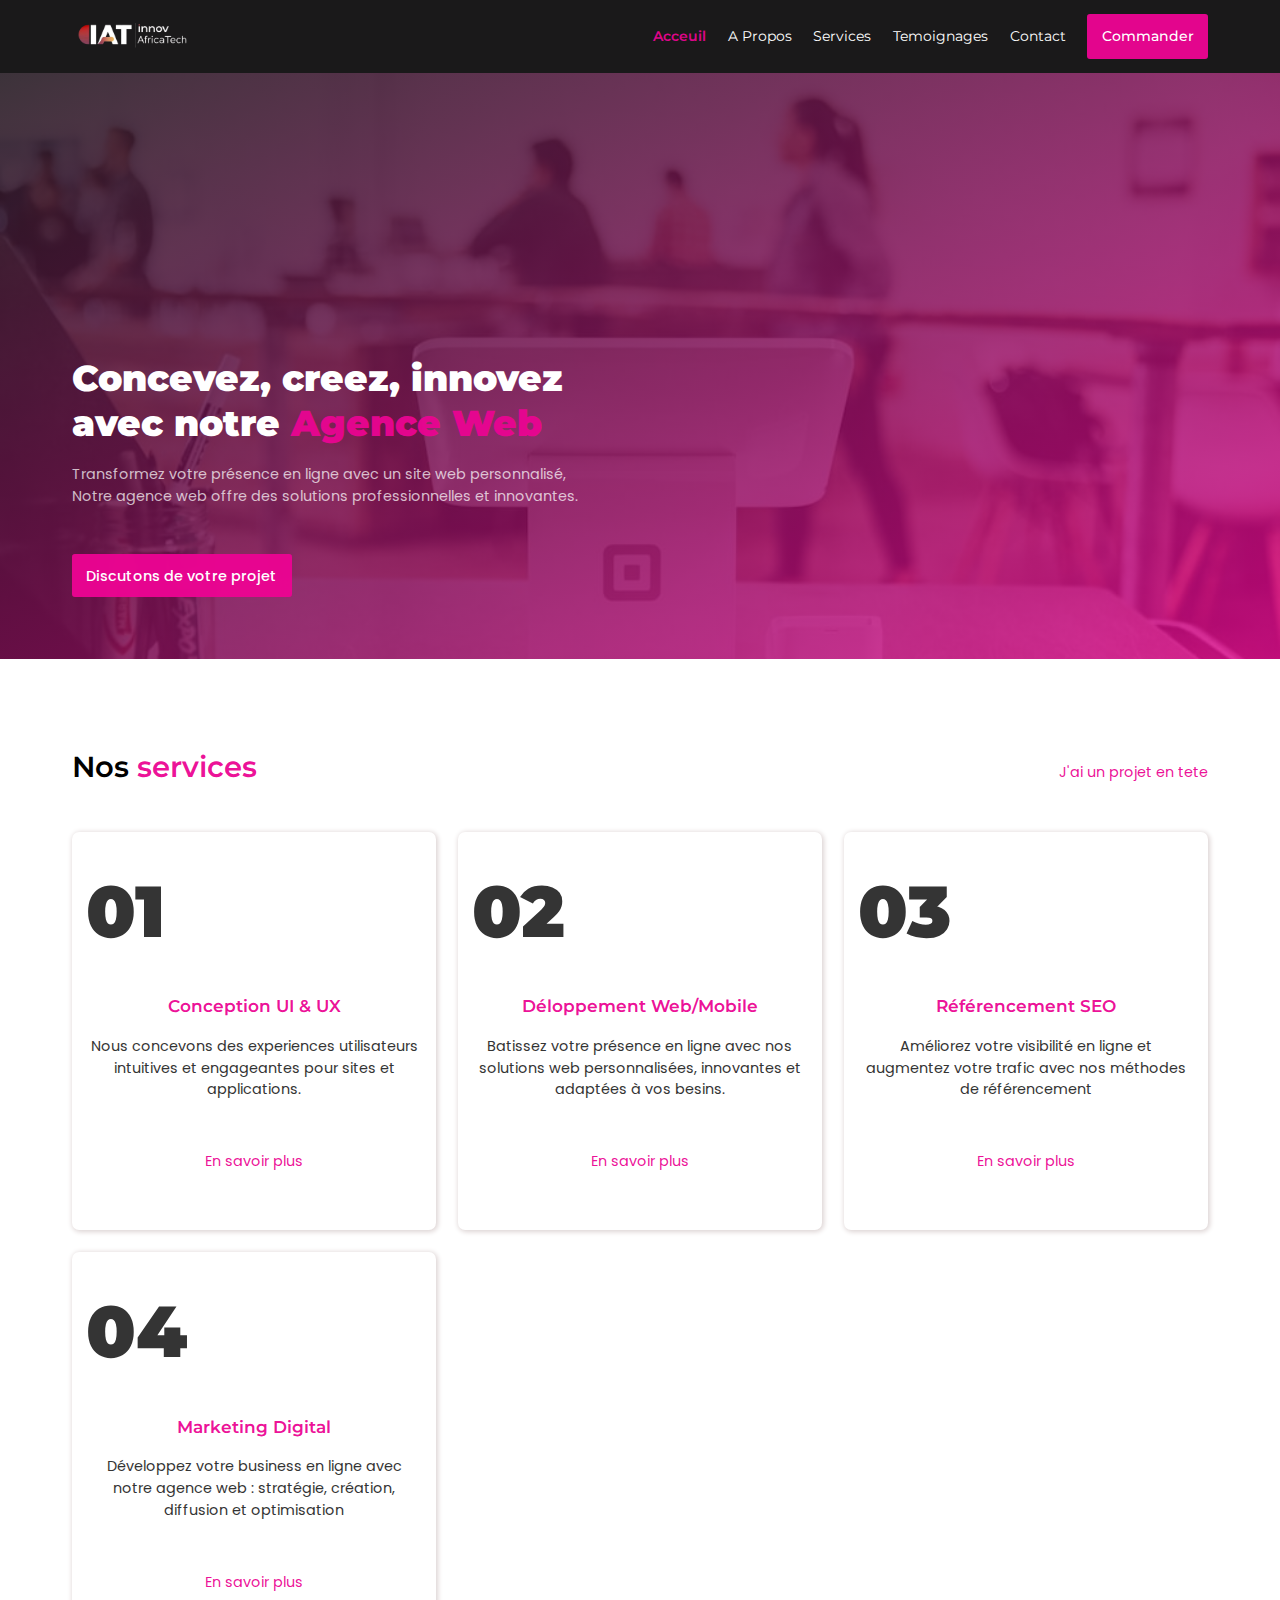
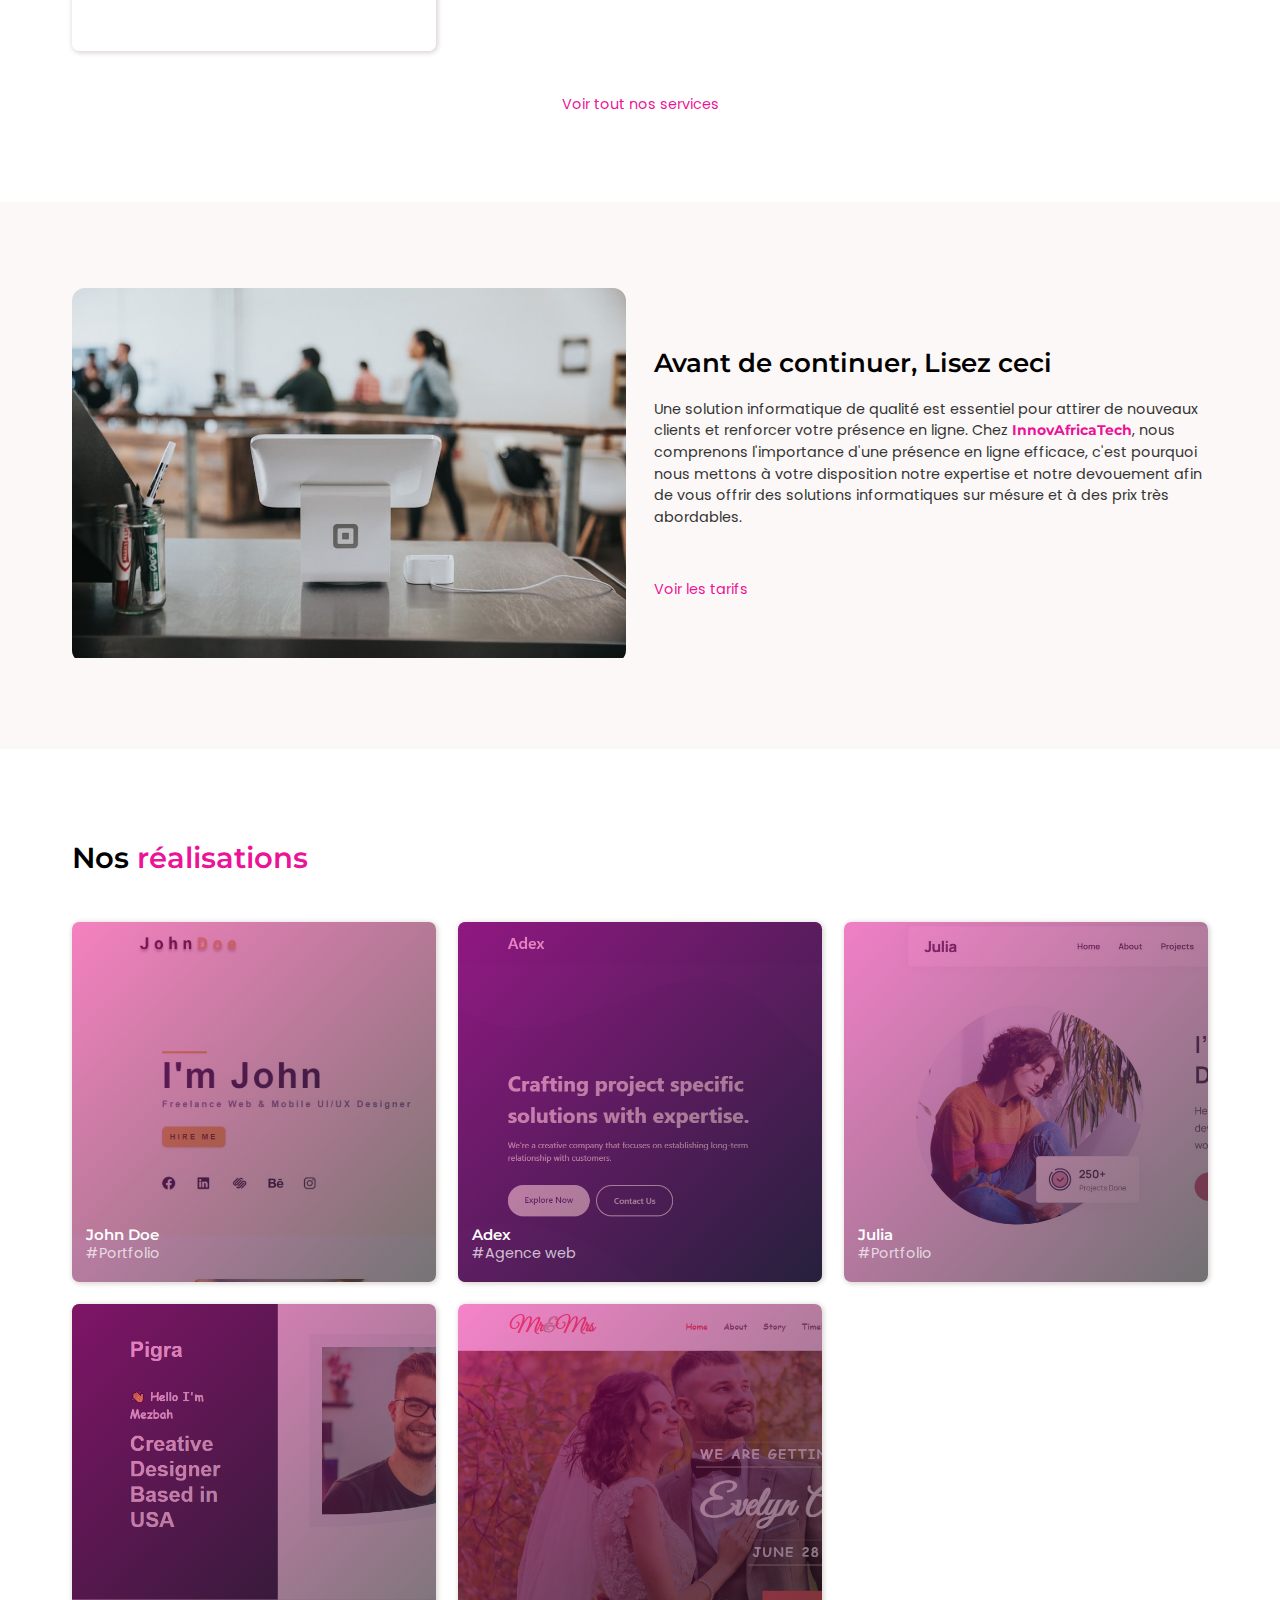
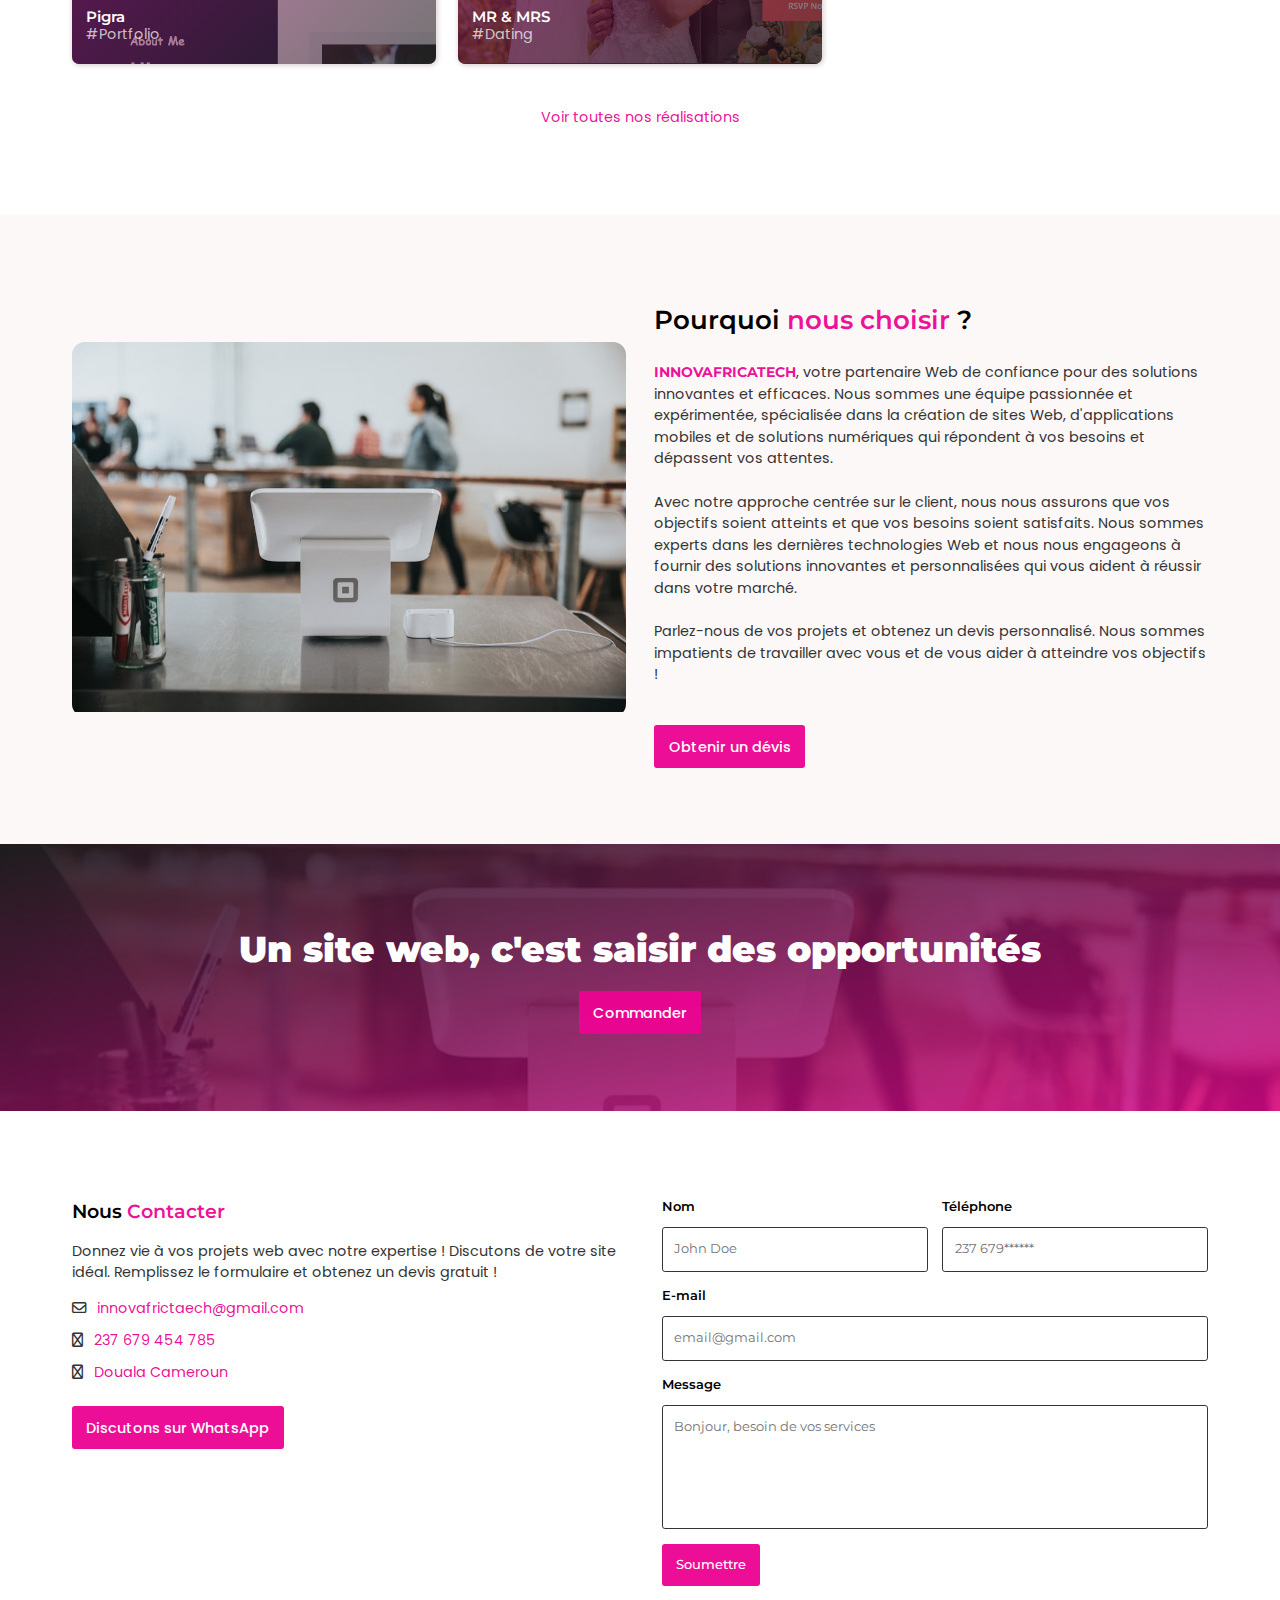
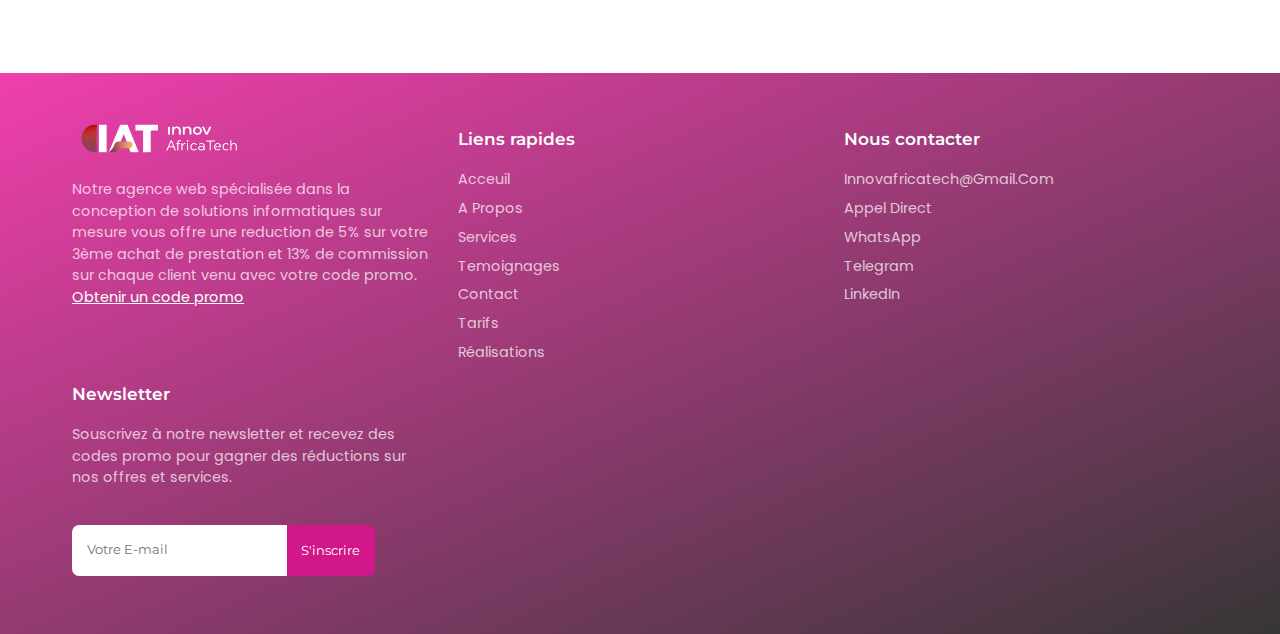
==== index.html @ 5e21c9ca "first" ====
<!DOCTYPE html>
<html lang="fr">

<head>
    <meta charset="UTF-8">
    <meta name="viewport" content="width=device-width, initial-scale=1.0">
    <meta name="description" content="Accélérez votre transformation numerique avec InnovAfricaTech">

    <link rel="stylesheet" href="https://cdnjs.cloudflare.com/ajax/libs/font-awesome/6.7.2/css/all.min.css"
        integrity="sha512-Evv84Mr4kqVGRNSgIGL/F/aIDqQb7xQ2vcrdIwxfjThSH8CSR7PBEakCr51Ck+w+/U6swU2Im1vVX0SVk9ABhg=="
        crossorigin="anonymous" referrerpolicy="no-referrer">

    <link rel="shortcut icon" href="./assets/img/logo.png" type="image/x-icon">
    <link rel="stylesheet" href="./assets/css/index.css">

    <title>Acceuil - InnovAfricaTech</title>
</head>

<body>
    <header>
        <div class="container">
            <div class="logo">
                <img src="./assets/img/logo.png" width="120" alt="InnovAfricaTech">
            </div>

            <nav class="navbar">
                <a href="#" class="active">acceuil</a>
                <a href="about.html">a propos</a>
                <a href="service.html">services</a>
                <a href="testimonial.html">temoignages</a>
                <a href="contact.html">contact</a>
                <a href="https://wa.me/237679454785" class="linkOut">commander</a>
            </nav>
        </div>
    </header>


    <main>

        <!-- banner -->

        <section class="banner" id="banner">
            <div class="container">
                <h1 class="title">Concevez, creez, innovez <br>avec notre <span class="active">Agence Web</span></h1>
                <p>Transformez votre présence en ligne avec un site web personnalisé, <span class="to-break">Notre
                        agence web offre des solutions professionnelles et innovantes.</span></p>

                <div class="btn">
                    <a href="https://wa.me/237679454785">Discutons de votre projet</a>
                </div>
            </div>
        </section>

        <!-- banner -->



        <!-- section 2 services -->

        <section class="service">
            <div class="container">
                <div class="header">
                    <h1>Nos <span class="active">services</span></h1>
                    <a class="link" href="https://wa.me/237679454785">J'ai un projet en tete</a>
                </div>

                <div class="iat-cart">
                    <div class="cart">
                        <span class="number">01</span>
                        <div class="text">
                            <h3>Conception UI & UX</h3>
                            <p>Nous concevons des experiences utilisateurs intuitives et engageantes pour sites et
                                applications.</p>
                            <a href="https://wa.me/237679454785">En savoir plus</a>
                        </div>
                    </div>

                    <div class="cart">
                        <span class="number">02</span>
                        <div class="text">
                            <h3>Déloppement web/Mobile</h3>
                            <p>Batissez votre présence en ligne avec nos solutions web personnalisées, innovantes et
                                adaptées à vos besins.</p>
                            <a href="https://wa.me/237679454785">En savoir plus</a>
                        </div>
                    </div>

                    <div class="cart">
                        <span class="number">03</span>
                        <div class="text">
                            <h3>Référencement SEO</h3>
                            <p>Améliorez votre visibilité en ligne et augmentez votre trafic avec nos méthodes de
                                référencement</p>
                            <a href="https://wa.me/237679454785">En savoir plus</a>
                        </div>
                    </div>

                    <div class="cart">
                        <span class="number">04</span>
                        <div class="text">
                            <h3>Marketing digital</h3>
                            <p>Développez votre business en ligne avec notre agence web : stratégie, création, diffusion
                                et optimisation</p>
                            <a href="https://wa.me/237679454785">En savoir plus</a>
                        </div>
                    </div>

                </div>

                <div class="service-footer">
                    <a class="link" href="serviceall.html">Voir tout nos services</a>
                </div>
            </div>
        </section>

        <!-- section 2 services -->


        <!-- section 3 description -->

        <section class="description">
            <div class="container" id="mobile-break">
                <div class="left">
                    <div class="img">
                        <img src="./assets/img/mark1.jpeg" alt="InnovAfricaTech">
                    </div>
                </div>

                <div class="right">
                    <h2 id="sec-title">Avant de continuer, Lisez ceci</h2>
                    <p id="down">Une solution informatique de qualité est essentiel pour attirer de nouveaux clients et
                        renforcer votre présence en ligne. Chez <b class="active">InnovAfricaTech</b>, nous comprenons
                        l'importance d'une présence en ligne efficace, c'est pourquoi nous mettons à votre disposition
                        notre expertise et notre devouement afin de vous offrir des solutions informatiques sur mésure
                        et à des prix très abordables.</p>
                    <a href="price.html" class="link">Voir les tarifs</a>
                </div>
            </div>
        </section>

        <!-- section 3 description -->


        <!-- section 4 realisations -->

        <section class="portfolio">
            <div class="conatiner">
                <div class="header">
                    <h1>Nos <span class="active">réalisations</span></h1>
                </div>

                <div class="iat-cart" id="crea">

                    <div class="cart" id="one">
                        <div class="cart-desc">
                            <div class="cart-desc-content">
                                <h3>John Doe</h3>
                                <p>#Portfolio</p>

                                <p id="hide">freelance professionnel Développeur web, mobile & UI/UX designer.</p>
                                <a href="#">consluter le projet</a>
                            </div>
                        </div>
                    </div>

                    <div class="cart" id="two">
                        <div class="cart-desc">
                            <div class="cart-desc-content">
                                <h3>Adex</h3>
                                <p>#Agence web</p>

                                <p id="hide">Agence web professionnelle marketing et conception web</p>
                                <a href="#">consluter le projet</a>
                            </div>
                        </div>
                    </div>

                    <div class="cart" id="three">
                        <div class="cart-desc">
                            <div class="cart-desc-content">
                                <h3>Julia</h3>
                                <p>#Portfolio</p>

                                <p id="hide">freelance professionnel Développeur web, mobile & UI/UX designer.</p>
                                <a href="#">consluter le projet</a>
                            </div>
                        </div>
                    </div>

                    <div class="cart" id="four">
                        <div class="cart-desc">
                            <div class="cart-desc-content">
                                <h3>Pigra</h3>
                                <p>#Portfolio</p>

                                <p id="hide">freelance professionnel Développeur web, mobile & UI/UX designer.</p>
                                <a href="#">consluter le projet</a>
                            </div>
                        </div>
                    </div>

                    <div class="cart" id="five">
                        <div class="cart-desc">
                            <div class="cart-desc-content">
                                <h3>MR & MRS</h3>
                                <p>#Dating</p>

                                <p id="hide">Agence matrimoniale mettant en contact africains et europeens</p>
                                <a href="#">consluter le projet</a>
                            </div>
                        </div>
                    </div>

                </div>

                <div class="service-footer">
                    <a class="link" href="portfolio.html">Voir toutes nos réalisations</a>
                </div>

            </div>
        </section>

        <!-- section 4 realisations -->


        <!-- section 5 pourquoi nous choisir -->

        <section class="description">
            <div class="container" id="mobile-break">
                <div class="left">
                    <div class="img">
                        <img src="./assets/img/mark1.jpeg" alt="InnovAfricaTech">
                    </div>
                </div>

                <div class="right">
                    <h2 id="sec-title" class="big">Pourquoi <span class="active">nous choisir</span> ?</h2>
                    <p id="down"><b class="active">INNOVAFRICATECH</b>, votre partenaire Web de confiance pour des
                        solutions innovantes et
                        efficaces. Nous sommes une équipe passionnée et expérimentée, spécialisée dans la création de
                        sites Web,
                        d'applications mobiles et de solutions numériques qui répondent à vos besoins et dépassent vos
                        attentes. <br><br>

                        Avec notre approche centrée sur le client, nous nous assurons que vos objectifs soient atteints
                        et que vos besoins
                        soient satisfaits. Nous sommes experts dans les dernières technologies Web et nous nous
                        engageons à fournir des
                        solutions innovantes et personnalisées qui vous aident à réussir dans votre marché. <br><br>

                        Parlez-nous de vos projets et obtenez un devis personnalisé. Nous sommes impatients de
                        travailler avec vous et de
                        vous aider à atteindre vos objectifs !</p>
                    <a href="https://wa.me/237679454785" class="linkOut">Obtenir un dévis</a>
                </div>
            </div>
        </section>

        <!-- section 5 pourquoi nous choisir -->


        <!-- section 6 last description -->

        <section class="last">
            <div class="container">
                <h1 class="title">Un site web, c'est saisir des opportunités</h1>
                <a href="https://wa.me/237679454785" class="linkOut">Commander</a>
            </div>
        </section>

        <!-- section 6 last description -->


        <!-- section 7 contact -->

        <section class="contact">
            <div class="container">
                <div class="left" data-scrolly-top="moveFromLeft">
                    <h2 class="sec-title">Nous <span class="active">Contacter</span></h2>
                    <p>Donnez vie à vos projets web avec notre expertise ! Discutons de votre site idéal. Remplissez le formulaire et obtenez
                    un devis gratuit !</p>
                    <div class="localisation">
                        <a href="mailto:innovafricatech.com"><i class="fa-regular fa-envelope"></i> innovafrictaech@gmail.com</a>
                        <a href="tel:237679454785"><i class="fa-regular fa-voicemail"></i> 237 679 454 785</a>
                        <a href=""><i class="fa-regular fa-street-view"></i> Douala Cameroun</a>
                    </div>
                    <a href="https://wa.ma/237679454785" class="linkOut">Discutons sur WhatsApp</a>
                </div>

                <div class="right">
                <form id="contact-form" action="https://formsubmit.co/innovafricatech@gmail.com" method="post">
                    <div id="input-one">
                        <div class="place">
                            <label for="nom">Nom</label>
                            <input type="text" name="Nom" id="nom" placeholder="John Doe" required>
                        </div>
                        <div class="place">
                            <label for="phone">Téléphone</label>
                            <input type="tel" name="Telephone" id="phone" placeholder="237 679******" required>
                        </div>
                    </div>
                
                    <div class="input">
                        <label for="email">E-mail</label>
                        <input type="email" name="E-mail" id="email" placeholder="email@gmail.com" required>
                    </div>
                
                    <div class="input">
                        <label for="message">Message</label>
                        <textarea name="Message" id="message" rows="5" placeholder="Bonjour, besoin de vos services"
                            required></textarea>
                    </div>
                
                    <button type="submit" class="linkOut" id="submit-btn">Soumettre</button>
                </form>
                </div>
            </div>
        </section>

        <!-- section 7 contact -->

    </main>



    <footer>
        <div class="container">
            <div class="footer-cart">
                <div class="footer-cart-item">
                    <div class="footer-logo">
                        <img src="./assets/img/logo.png" alt="InnovAfricaTech">
                    </div>
                    <p>Notre agence web spécialisée dans la conception de solutions informatiques sur mesure vous offre
                        une reduction de 5% sur votre 3ème achat de prestation et 13% de commission sur chaque client
                        venu avec votre code promo. <a href="mailto:innovafricatech@gmail.com">Obtenir un code promo</a>
                    </p>
                </div>

                <div class="footer-cart-item">
                    <h3>Liens rapides</h3>
                    <div class="footer-link">
                        <a href="#">Acceuil</a>
                        <a href="about.html">A propos</a>
                        <a href="service.html">services</a>
                        <a href="testimonial.html">temoignages</a>
                        <a href="contact.html">contact</a>
                        <a href="price.html">Tarifs</a>
                        <a href="portfolio.html">réalisations</a>
                    </div>
                </div>

                <div class="footer-cart-item">
                    <h3>Nous contacter</h3>
                    <div class="footer-link">
                        <a href="mailto:innovafricatech@gmail.com">innovafricatech@gmail.com</a>
                        <a href="tel:237679454785">Appel direct</a>
                        <a href="https://wa.me/237679454785">WhatsApp</a>
                        <a href="https://wa.me/237679454785">Telegram</a>
                        <a href="https://wa.me/237679454785">LinkedIn</a>
                    </div>
                </div>

                <div class="footer-cart-item">
                    <h3>Newsletter</h3>
                    <p>Souscrivez à notre newsletter et recevez des codes promo pour gagner des réductions sur nos
                        offres et services.</p>
                    <form action="https://formsubmit.co/innovafricatech@gmail.com" method="post">
                        <div class="input">
                            <input type="email" placeholder="Votre E-mail" required>
                            <button type="submit">S'inscrire</button>
                        </div>
                    </form>
                </div>
            </div>
        </div>
    </footer>



    <script src="./assets/js/index.js"></script>
    <script src="./assets/js/scrolly/scrolly.js"></script>
    <script src="./assets/js/scrolly/scrolly.min.js"></script>

</body>

</html>
---- assets/css/index.css ----
/* Author : Jumael Kamga */
/* Type :Landing Page */
/* Date : Friday 20 fevrier 2025, 09:03:19 */
/* Tools : Html, Css, Tailwind Css, Javsacript
    (Css Animation, ScrollyJS, Email.JS) */
/* Version : 1.0 */

@import url('./dafault.css');
@import url('./responsive/index.css');

/* header */

header {
    background: var(--black);
    color: var(--white);
    position: fixed;
    z-index: 99;
    width: 100%;
    font-family: 'Montserrat', sans-serif;
}

header .container {
    display: flex;
    align-items: center;
    justify-content: space-between;
}

header .navbar {
    display: flex;
    align-items: center;
    gap: 1.5rem;
}


header a:hover,
.btn a:hover {
    transition: all .3s ease-in-out;
}

header a {
    color: inherit;
    text-transform: capitalize;
    font-size: 1rem;
    font-family: inherit;
}

header a:hover {
    color: var(--primary-low);
}

/* header */


/* banner */


.banner {
    background: url('../img/mark1.jpeg') no-repeat;
    background-size: cover;
    padding: 0;
}

#banner .container {
    padding: 25rem 5rem 5rem;
    background: var(--linear-bg);
    height: 100%;
}

.banner .container {
    background: var(--linear-bg);
    padding: 12rem 5rem 3rem;
}

/* banner */


/* section 2 services */

.header {
    display: flex;
    justify-content: space-between;
    margin-bottom: 3rem;
    align-content: flex-start;
    flex-wrap: wrap;
    align-items: baseline;
}

.header h1 {
    font-size: 2rem;
}

.service-footer {
    text-align: center;
    margin-top: 3rem;
}

/* section 2 services */



/* section 3 description */

.description {
    background: #c10c0c07;
}

.description .container {
    display: flex;
    align-items: center;
    gap: 2rem;
}

.description .container .left,
.description .container .right {
    width: 50%;
}

.description .container .left .img {
    width: 100%;
    overflow: hidden;
    border-radius: .9rem;
}

.description .container .left .img img {
    width: 100%;
    height: 100%;
    object-fit: cover;
}

/* section 3 description */


/* section 4 realisations */

.portfolio 

#crea .cart {
    background-repeat: no-repeat;
    background-size: cover;
    padding: 0;
    height: 25rem;
}

#one {
    background: url('../img/johnDoe.png');
}
#two {
    background: url('../img/adex.png');
}
#three {
    background: url('../img/julia.png');
}
#four {
    background: url('../img/pigra.png');
}
#five {
    background: url('../img/date.png');
}

.cart-desc {
    position: relative;
    background: var(--linear-bg3);
    height: 100%;
    color: var(--white);
}

.cart-desc:hover {
    background: var(--linear-bg4);
}

.cart-desc p {
    color: var(--secondary-white);
}

.cart-desc a {
    color: var(--white);
    margin-top: 4rem;
}

.cart-desc:hover a {
    text-decoration: underline;
}

.cart-desc:hover .cart-desc-content {
    top: 65%;
    transition: all .3s ease-in-out;
}

.cart-desc .cart-desc-content {
    padding: 1rem;
    width: 100%;
    position: absolute;
    top: 103%;
    left: 50%;
    transform: translate(-50%,-50%)
}

/* section 4 realisations */



/* section 6 last */

.last {
    background: url('../img/mark1.jpeg');
    background-size: cover;
    background-position: center;
    background-repeat: no-repeat;
    text-align: center;
    padding: 0;
}

.last .container {
    background: var(--linear-bg);
    padding: 6rem 1rem;
}

.last h1 {
    margin-bottom: 2.5rem;
}

/* section 6 last */


/* section 7 contact */

.contact .container {
    display: flex;
    align-items: stretch;
    justify-content: space-between;
    gap: 3rem;
}

.contact .left,
.contact .right {
    width: 50%;
}

.contact h2 {
    margin-bottom: 1rem;
}

.contact .localisation {
    margin-bottom: 2.4rem;
    display: flex;
    flex-direction: column;
    gap: .7rem;
    color: var(--primary);
}

.contact .localisation a {
    color: inherit;
}

.contact .localisation a:hover {
    color: var(--secondary-black);
    transition: all .3s ease-in-out;
    transform: translateX(.3rem)
}

.contact .localisation a:hover i {
    color: var(--primary);
}

.contact form {
    width: 100%;
}

.contact #input-one {
    display: flex;
    align-items: center;
    gap: 1rem;
    width: 100%;
}

.contact #input-one input {
    width: 100% !important;
}

.contact .input,
.contact .place {
    display: flex;
    flex-direction: column;
    gap: .7rem;
    margin-bottom: 1rem;
}

.contact .place {
    width: 100%;
}

.contact label {
    font-weight: 600;
}

.contact form input,
.contact textarea {
    width: 100%;
    padding: .8rem;
    border: .1rem solid var(--secondary-black);
    resize: none;
    border-radius: .2rem;
}

.contact form input:focus,
.contact textarea:focus {
    border: .1rem solid var(--primary);
}

.contact button {
    all: unset;
    background: var(--primary);
    color: var(--white);
    padding: .8rem 1rem;
    font-weight: 500;
    text-align: center;
    border-radius: .2rem;
}

.contact button:hover{
    background: var(--linear-bg);
    color: var(--white) !important;
    transition: all .3s ease-in-out;
}

/* section 7 contact */



/* footer */

footer {
    background: var(--linear-bg2);
    color: var(--white);
}

.footer-cart {
    align-items: stretch;
}

.footer-cart h3 {
    font-size: 1.2rem;
}

footer p {
    color: var(--secondary-white);
}

footer .footer-logo img {
    width: 12rem;
    height: 5rem;
    object-fit: cover;
    position: relative;
    top: -2rem;
}

footer .footer-cart-item {
    display: flex;
    flex-direction: column;
    gap: 1.5rem;
}

footer .footer-cart-item:nth-of-type(1) {
    display: flex;
    flex-direction: column;
    gap: 0rem;
}

footer .footer-cart-item:nth-of-type(1) p {
    position: relative;
    top: -2rem;
}

footer .footer-cart-item:nth-of-type(1) a {
    color: var(--white);
    text-decoration: underline;
}

footer  .footer-link {
    display: flex;
    flex-direction: column;
    gap: .5rem;
    text-transform: capitalize;
    color: var(--secondary-white);
}

footer  .footer-link a {
    color: inherit;
    width: 40%;
}

footer  .footer-link a:hover {
    color: var(--white);
    transform: translateX(.4rem);
    transition: all .3s ease-in-out;
}

footer .input {
    display: flex;
    align-items: center;
    gap: 0rem;
}

footer input {
    padding: 1rem 1rem;
    border: .1rem solid transparent;
    border-radius: .5rem 0rem 0rem .5rem;
}

footer input:focus {
    border: .1rem solid var(--primary-low);
}

footer button {
    all: unset;
    background: var(--primary-low);
    border-radius: 0rem .5rem .5rem 0rem;
    padding: 1.1rem 1rem;
    cursor: pointer;
}

footer button:hover {
    background: var(--linear-bg);
    transition: all .3s ease-in-out;
}

/* footer */
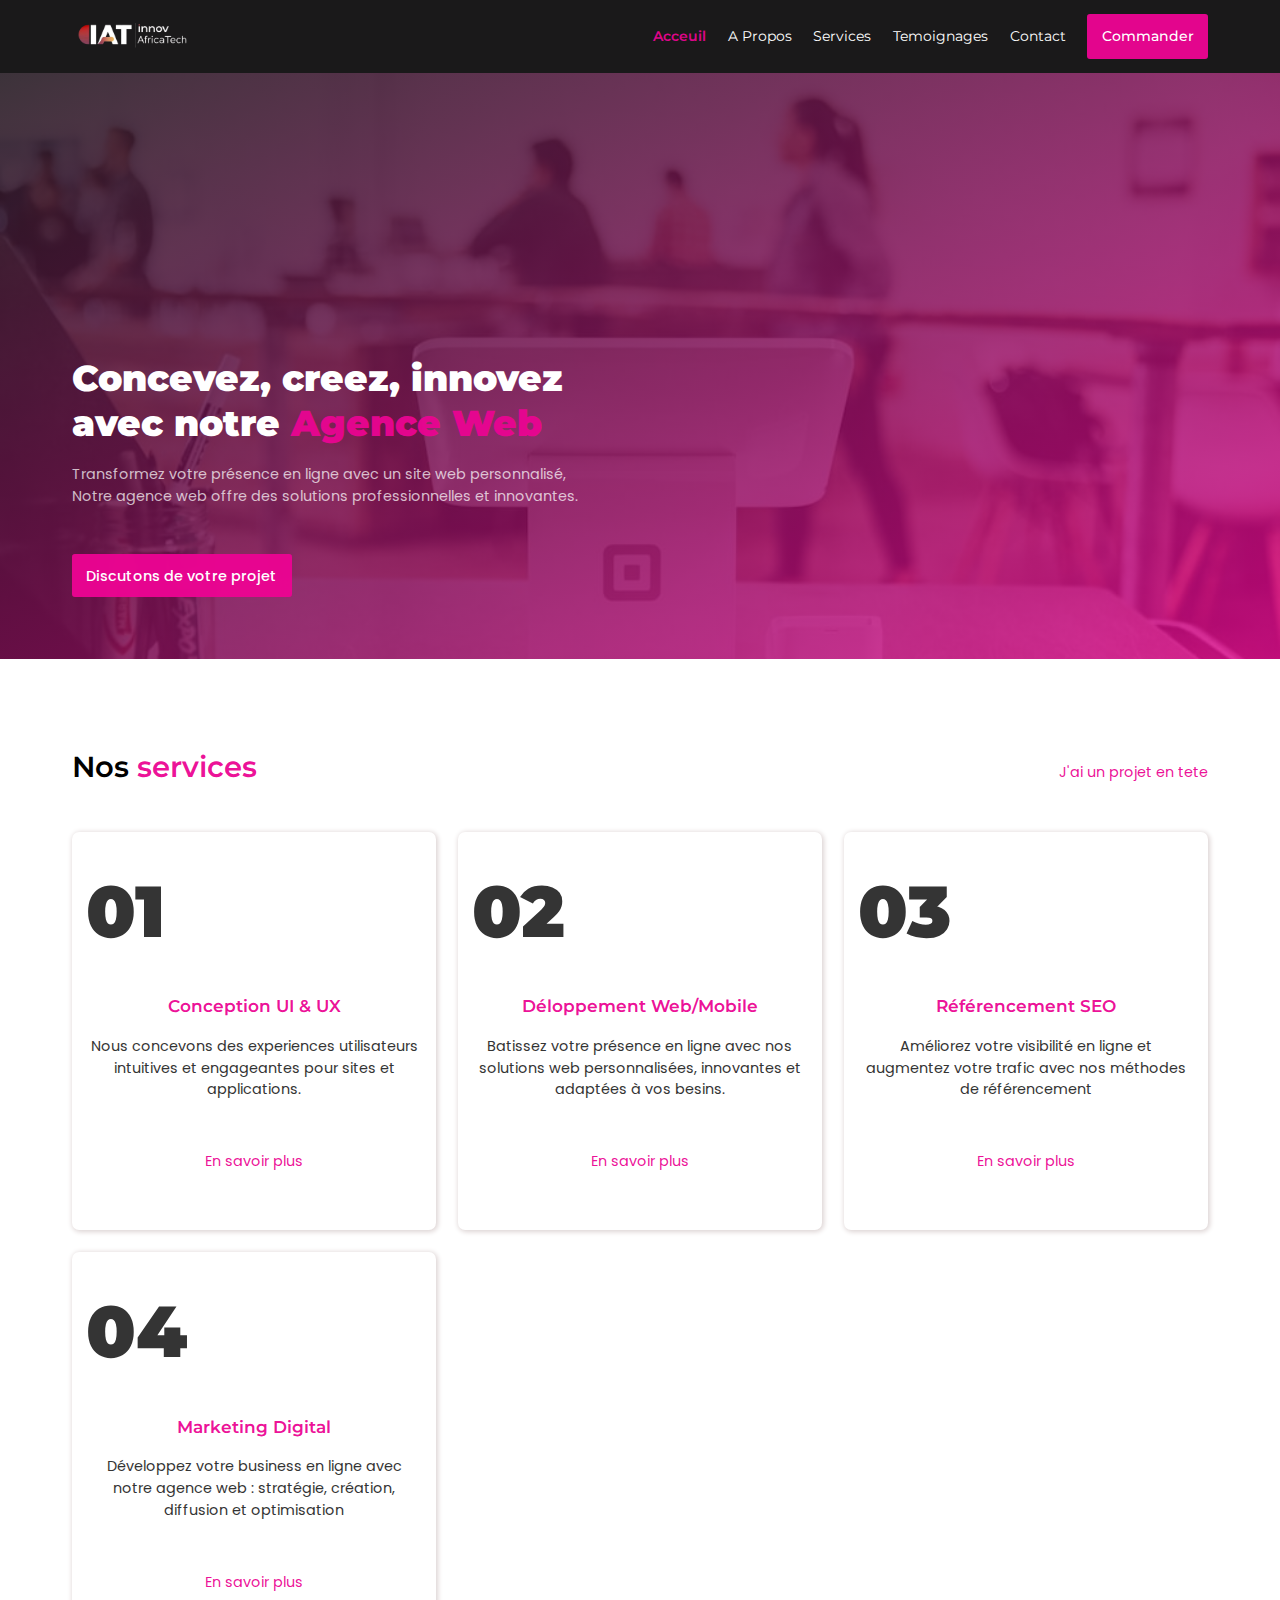
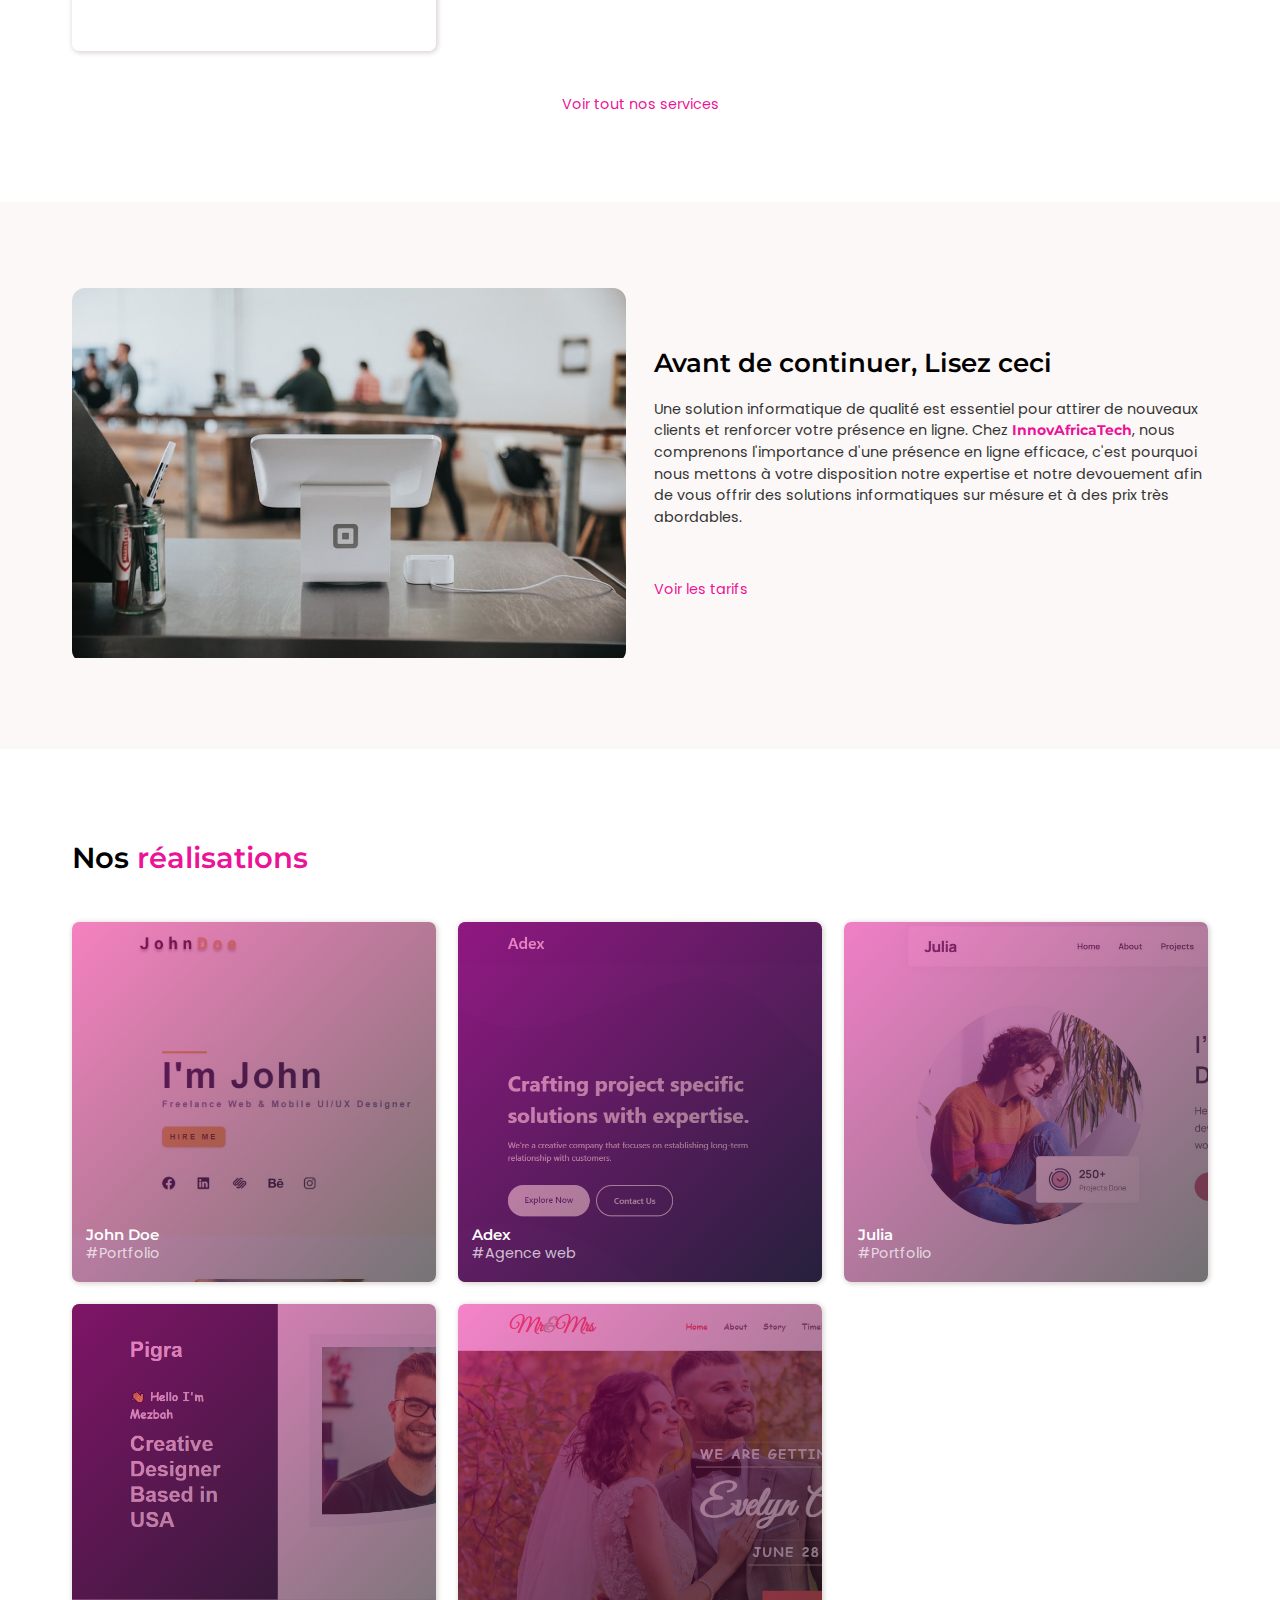
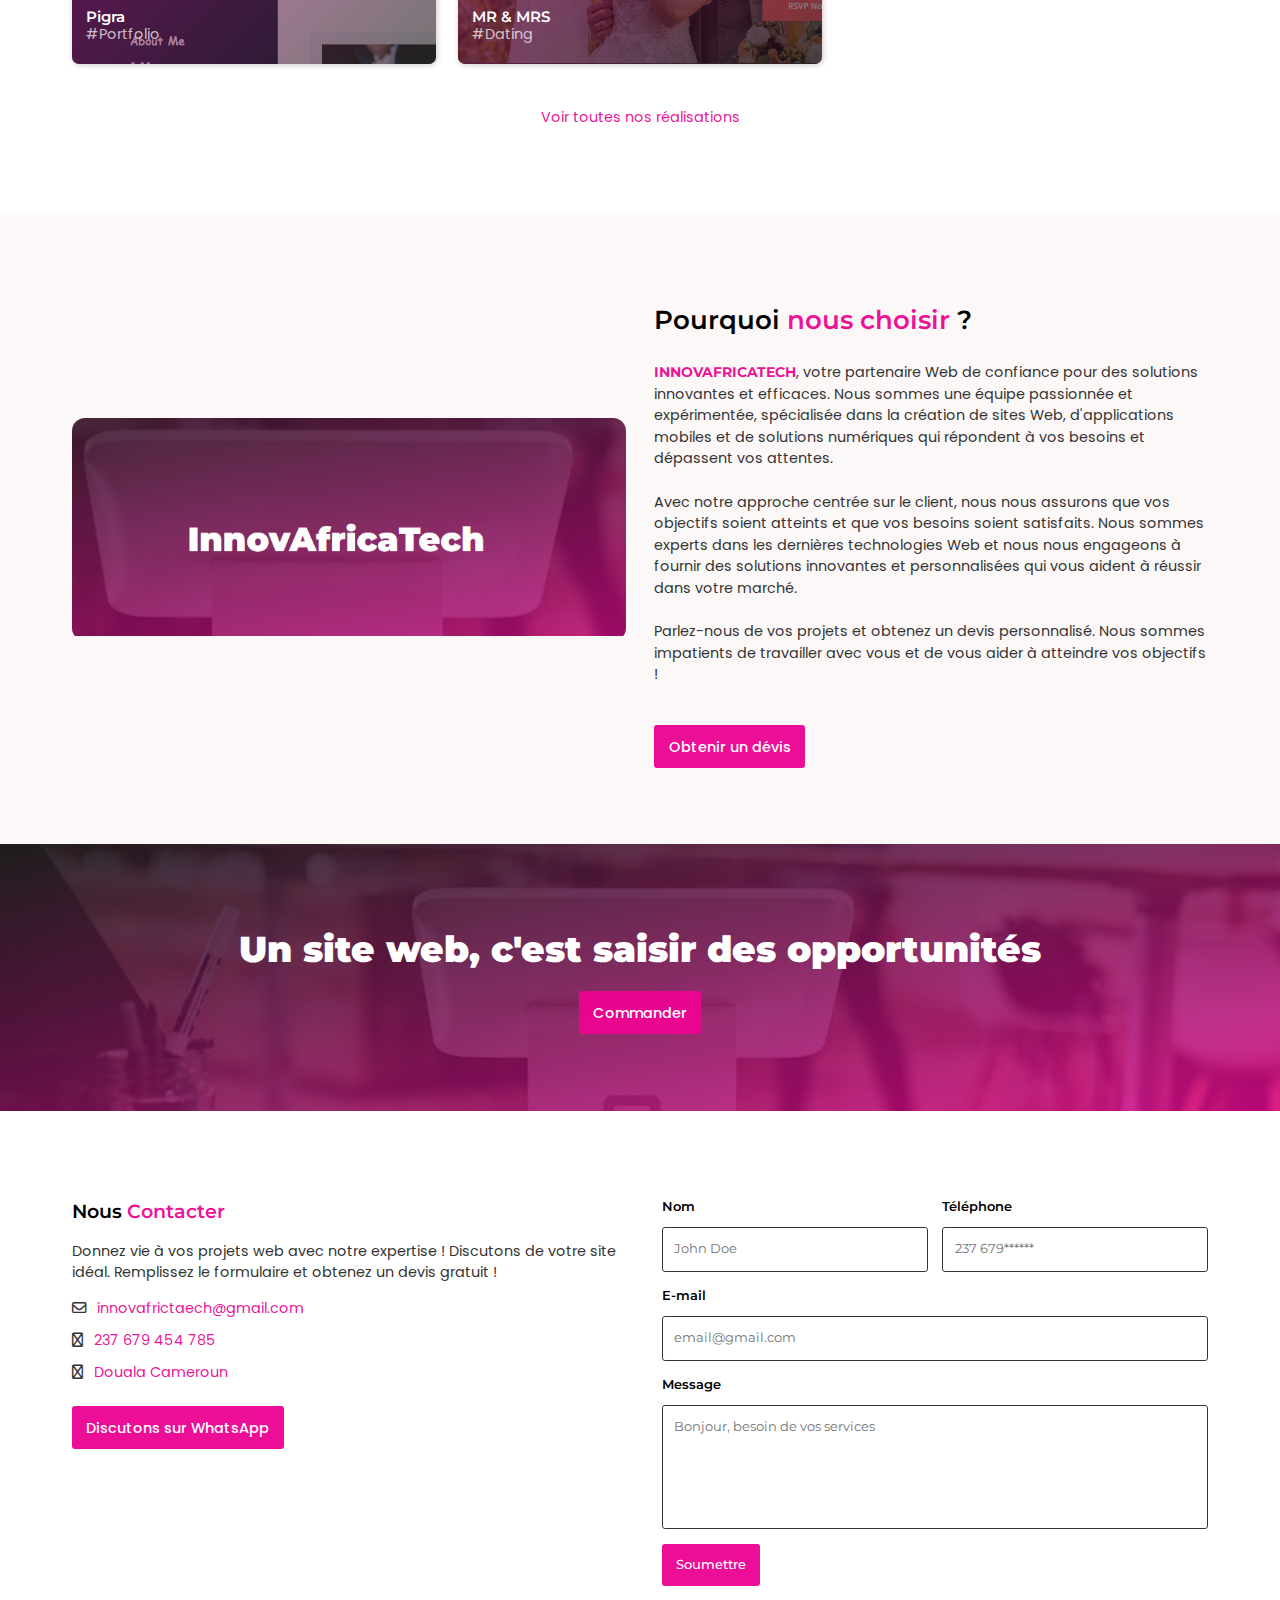
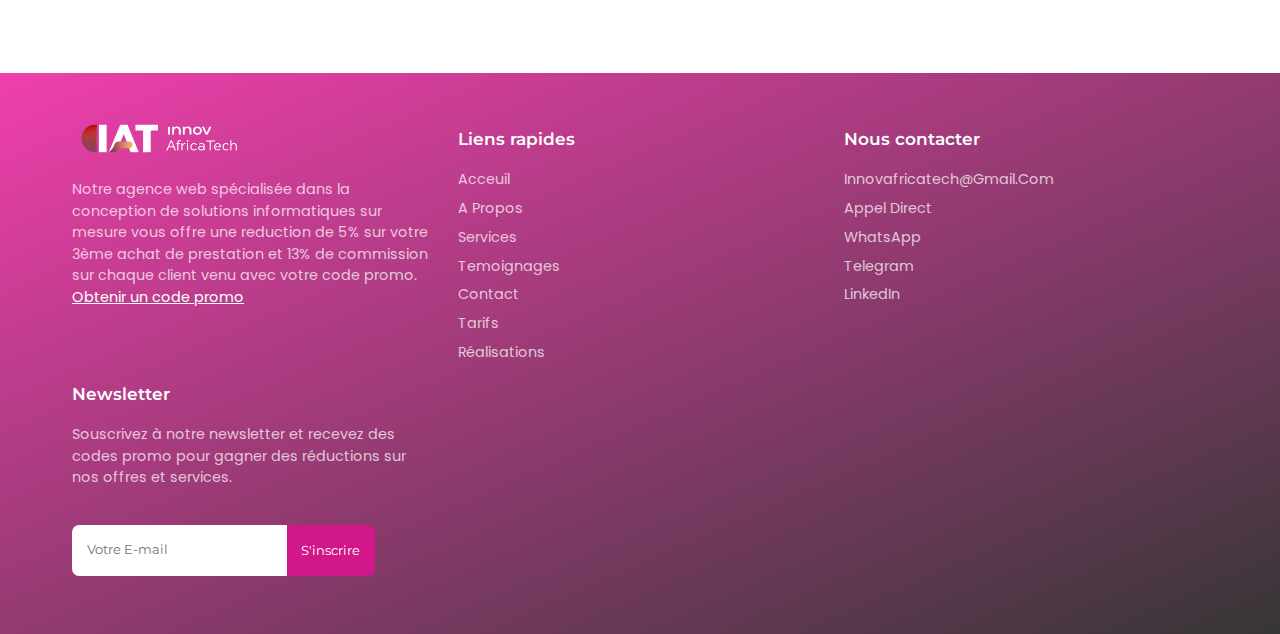
==== commit e640d960: "update" ====
--- a/index.html
+++ b/index.html
@@ -4,6 +4,7 @@
 <head>
     <meta charset="UTF-8">
     <meta name="viewport" content="width=device-width, initial-scale=1.0">
+    <meta property="og:image" content="./assets/img/profile.png">
     <meta name="description" content="Accélérez votre transformation numerique avec InnovAfricaTech">
 
     <link rel="stylesheet" href="https://cdnjs.cloudflare.com/ajax/libs/font-awesome/6.7.2/css/all.min.css"
@@ -229,7 +230,7 @@
             <div class="container" id="mobile-break">
                 <div class="left">
                     <div class="img">
-                        <img src="./assets/img/mark1.jpeg" alt="InnovAfricaTech">
+                        <img src="./assets/img/profile.png" alt="InnovAfricaTech">
                     </div>
                 </div>
 
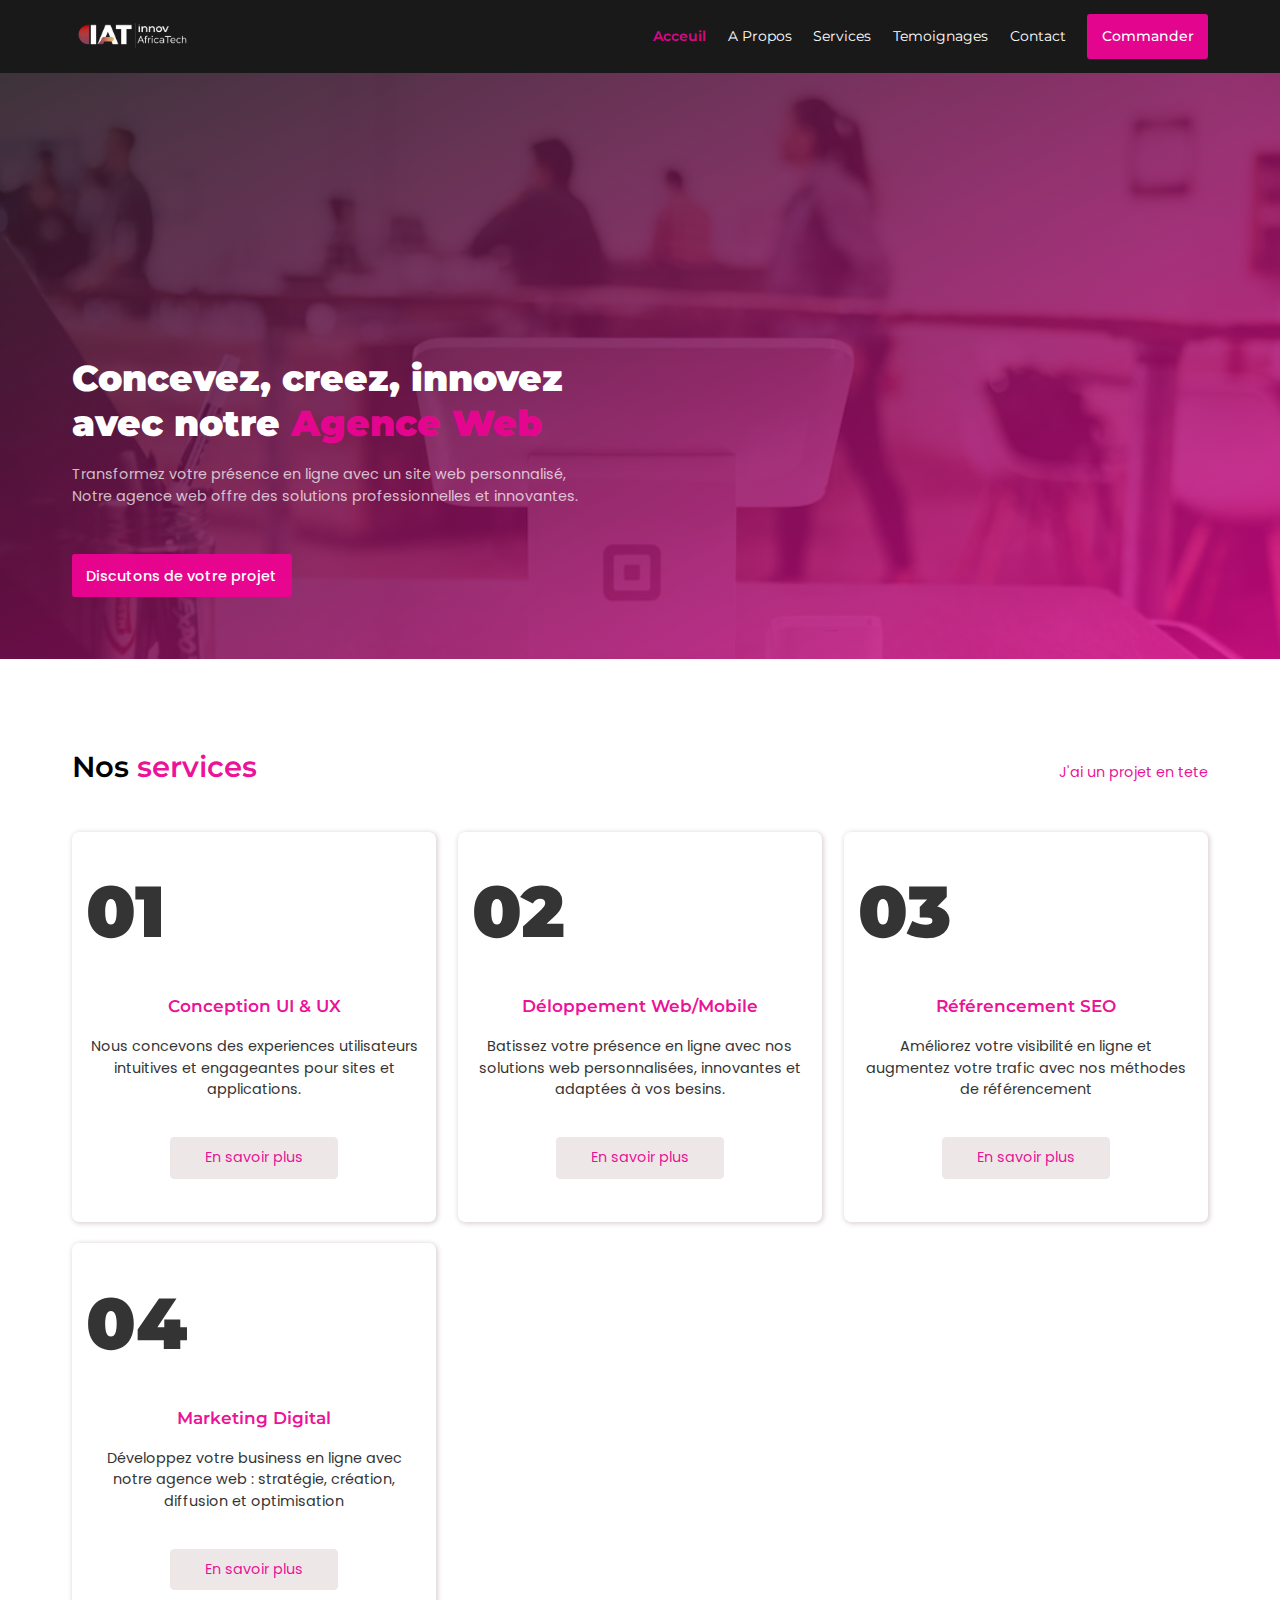
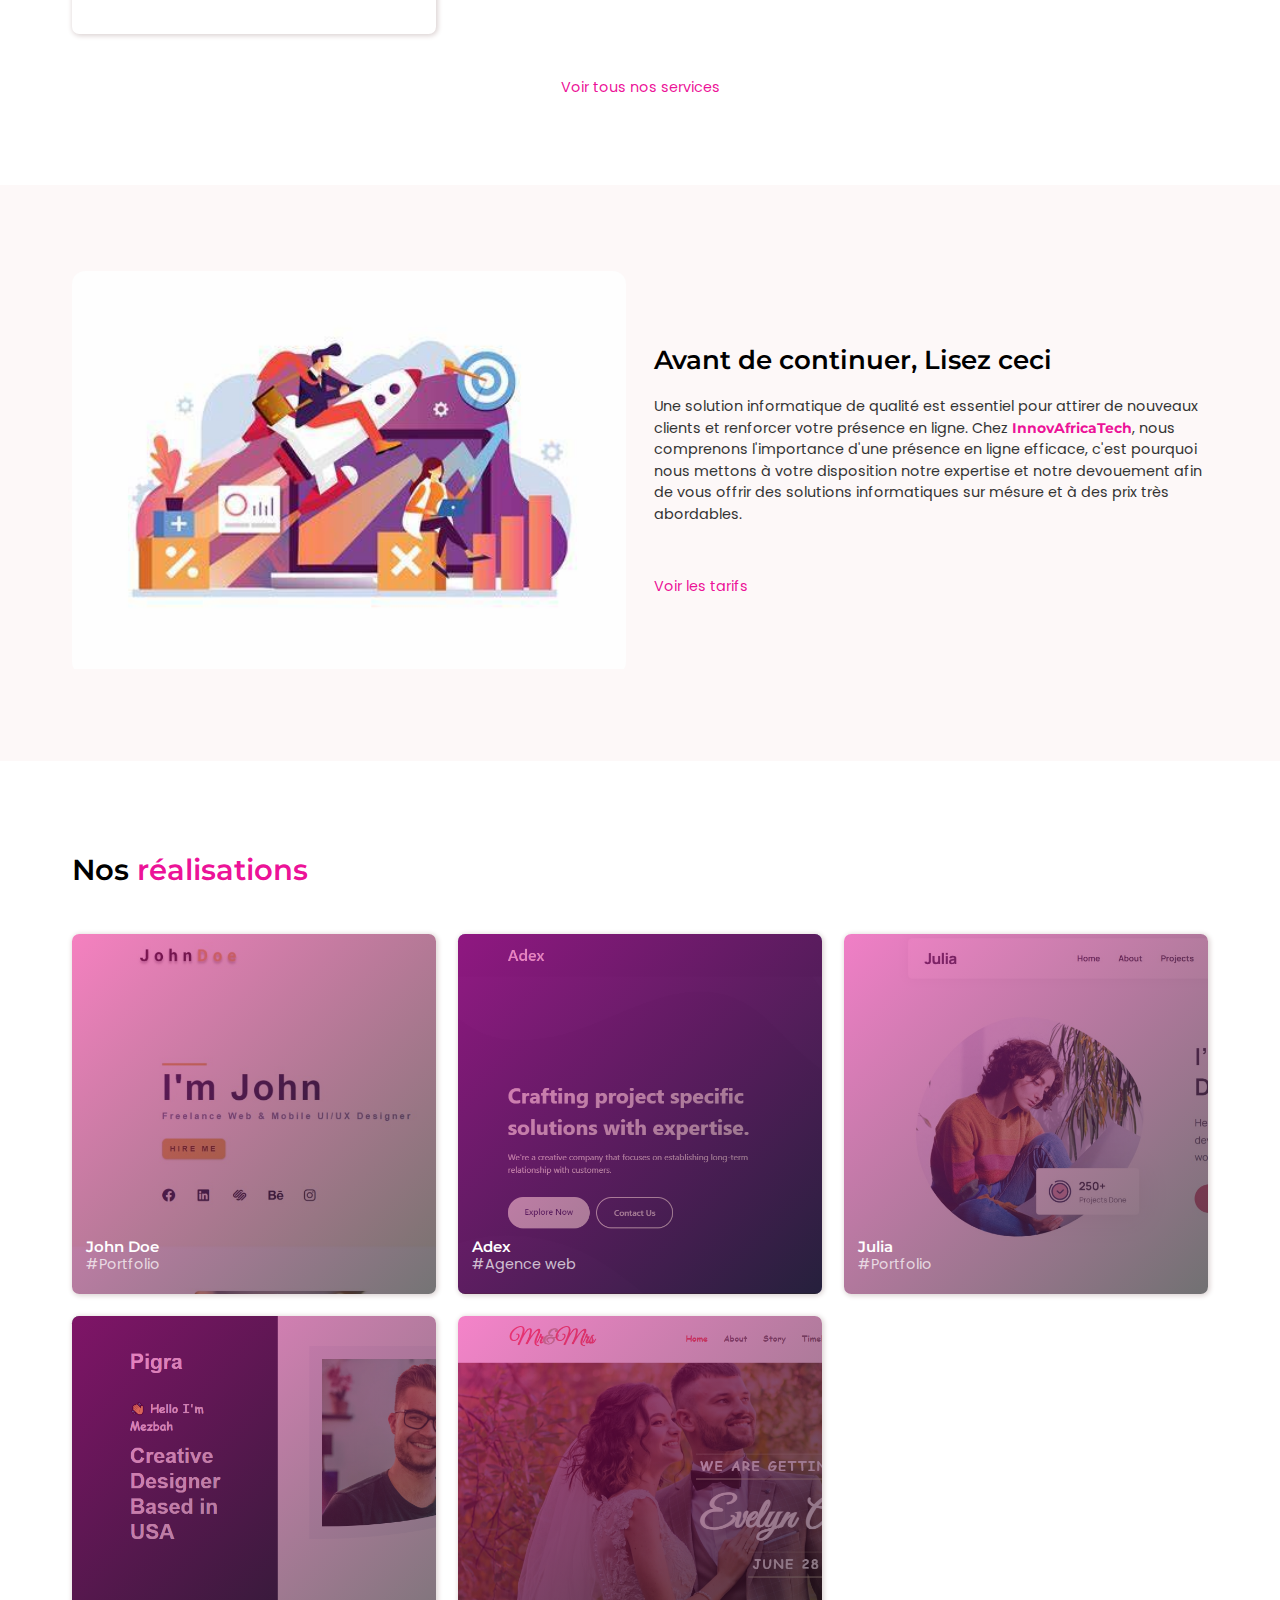
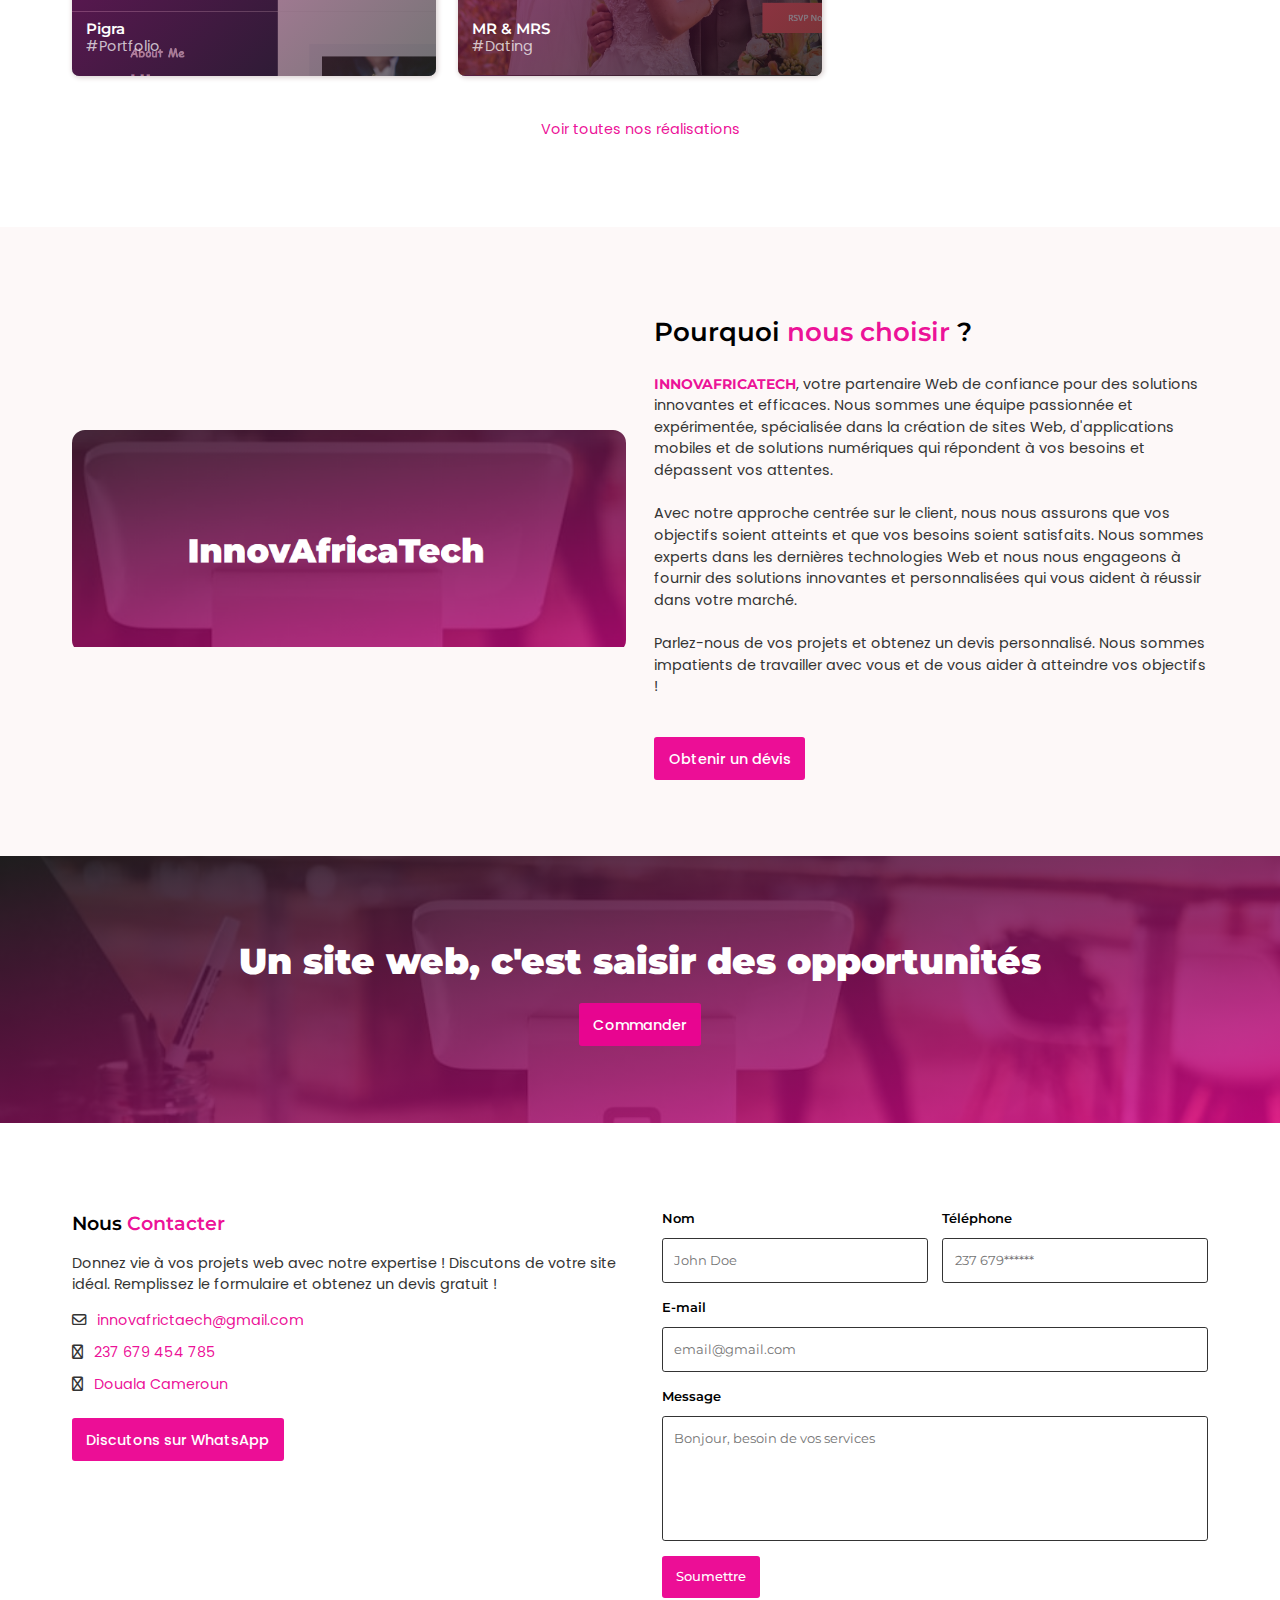
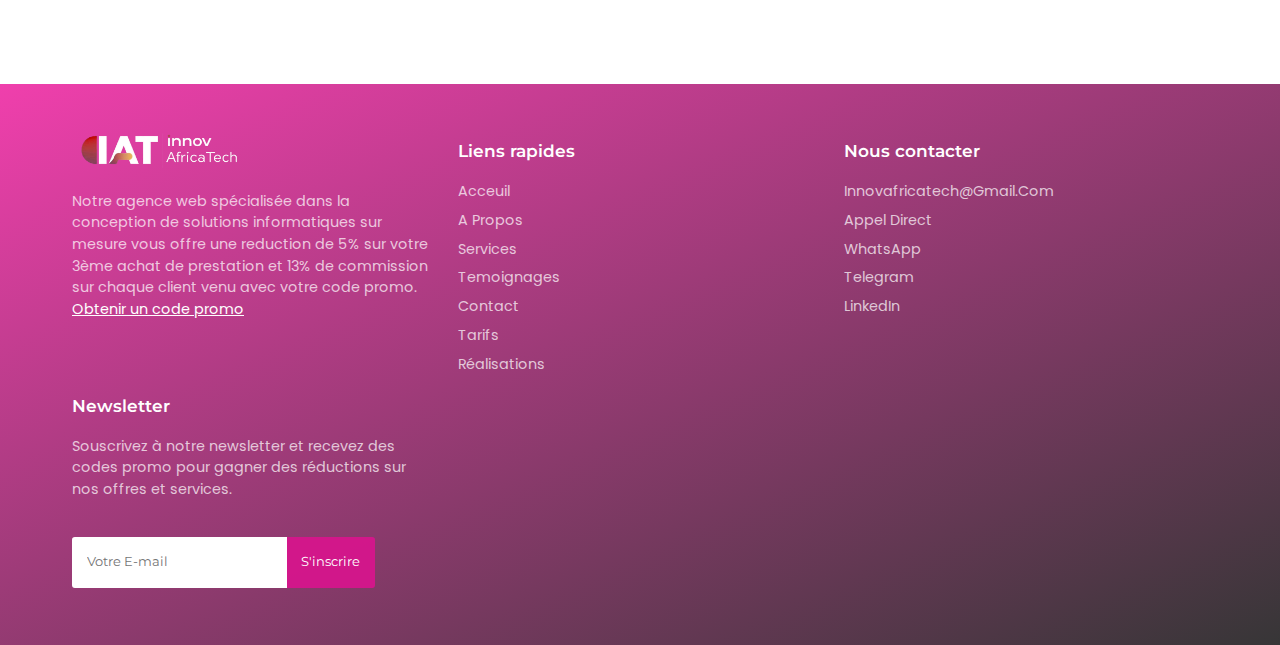
==== commit c56309ea: "update" ====
--- a/index.html
+++ b/index.html
@@ -109,7 +109,7 @@
                 </div>
 
                 <div class="service-footer">
-                    <a class="link" href="serviceall.html">Voir tout nos services</a>
+                    <a class="link" href="serviceall.html">Voir tous nos services</a>
                 </div>
             </div>
         </section>
@@ -123,7 +123,7 @@
             <div class="container" id="mobile-break">
                 <div class="left">
                     <div class="img">
-                        <img src="./assets/img/mark1.jpeg" alt="InnovAfricaTech">
+                        <img src="./assets/img/mark0.jpg" alt="InnovAfricaTech">
                     </div>
                 </div>
 
--- a/assets/css/index.css
+++ b/assets/css/index.css
@@ -132,9 +132,7 @@
 
 /* section 4 realisations */
 
-.portfolio 
-
-#crea .cart {
+.portfolio #crea .cart {
     background-repeat: no-repeat;
     background-size: cover;
     padding: 0;
@@ -144,15 +142,19 @@
 #one {
     background: url('../img/johnDoe.png');
 }
+
 #two {
     background: url('../img/adex.png');
 }
+
 #three {
     background: url('../img/julia.png');
 }
+
 #four {
     background: url('../img/pigra.png');
 }
+
 #five {
     background: url('../img/date.png');
 }
@@ -192,7 +194,7 @@
     position: absolute;
     top: 103%;
     left: 50%;
-    transform: translate(-50%,-50%)
+    transform: translate(-50%, -50%)
 }
 
 /* section 4 realisations */
@@ -317,13 +319,108 @@
     border-radius: .2rem;
 }
 
-.contact button:hover{
+.contact button:hover {
     background: var(--linear-bg);
     color: var(--white) !important;
     transition: all .3s ease-in-out;
 }
 
 /* section 7 contact */
+
+
+/* section tarifs */
+
+.pricing h2, .pricing h1 {
+    text-align: center;
+}
+
+.pricing-bloc h2 {
+    font-size: 1.1rem;
+}
+
+.pricing-bloc h1 {
+    color: var(--secondary-black);
+    font-weight: 900;
+    font-size: 2.1rem;
+    line-height: 1;
+    margin-top: 1rem;
+}
+
+.pricing ul {
+    margin: 2rem 0rem 3rem;
+}
+
+.pricing li {
+    list-style-type: disc;
+    margin-left: 1.3rem;
+}
+
+.pricing-cart-month,
+.pricing-cart-year {
+    display: grid;
+    grid-template-columns: repeat(auto-fit, minmax(300px, 1fr));
+    gap: 1.5rem;
+    margin: auto;
+}
+
+.pricing-bloc {
+    box-shadow: 1px 1px 5px 1px #ddd4d4;
+    overflow: hidden;
+    padding: 3rem 2rem;
+    border-radius: .5rem;
+    color: var(--primary);
+    width: 100%;
+    margin: auto;
+}
+
+.pricing-bloc:hover {
+    background: var(--linear-bg);
+    transform: translateY(-0.5rem);
+    transition: all .3s ease-in-out;
+    color: var(--white);
+}
+
+.pricing-header {
+    padding: 0rem 0rem 2rem;
+    text-align: center;
+}
+
+.pricing-header label {
+    transition: all .3sease-in-out;
+    display: inline-block;
+    margin: auto;
+    padding: .5rem 1rem;
+    background: #ede7e7;
+    border-radius: .3rem;
+    text-align: center;
+    color: inherit;
+    cursor: pointer;
+}
+
+.pricing-header label.active {
+    background: var(--linear-bg);
+    color: var(--white);
+}
+
+.pricing-bloc a {
+    text-transform: capitalize;
+    display: block;
+}
+
+.pricing input,
+.pricing .pip2 {
+    display: none;
+}
+
+.pricing-cart-year.active,
+.pricing-cart-month.active {
+    display: block;
+}
+
+
+
+
+/* section tarifs */
 
 
 
@@ -376,7 +473,7 @@
     text-decoration: underline;
 }
 
-footer  .footer-link {
+footer .footer-link {
     display: flex;
     flex-direction: column;
     gap: .5rem;
@@ -384,12 +481,12 @@
     color: var(--secondary-white);
 }
 
-footer  .footer-link a {
+footer .footer-link a {
     color: inherit;
     width: 40%;
 }
 
-footer  .footer-link a:hover {
+footer .footer-link a:hover {
     color: var(--white);
     transform: translateX(.4rem);
     transition: all .3s ease-in-out;
@@ -404,7 +501,7 @@
 footer input {
     padding: 1rem 1rem;
     border: .1rem solid transparent;
-    border-radius: .5rem 0rem 0rem .5rem;
+    border-radius: .2rem 0rem 0rem .2rem;
 }
 
 footer input:focus {
@@ -414,7 +511,7 @@
 footer button {
     all: unset;
     background: var(--primary-low);
-    border-radius: 0rem .5rem .5rem 0rem;
+    border-radius: 0rem .2rem .2rem 0rem;
     padding: 1.1rem 1rem;
     cursor: pointer;
 }
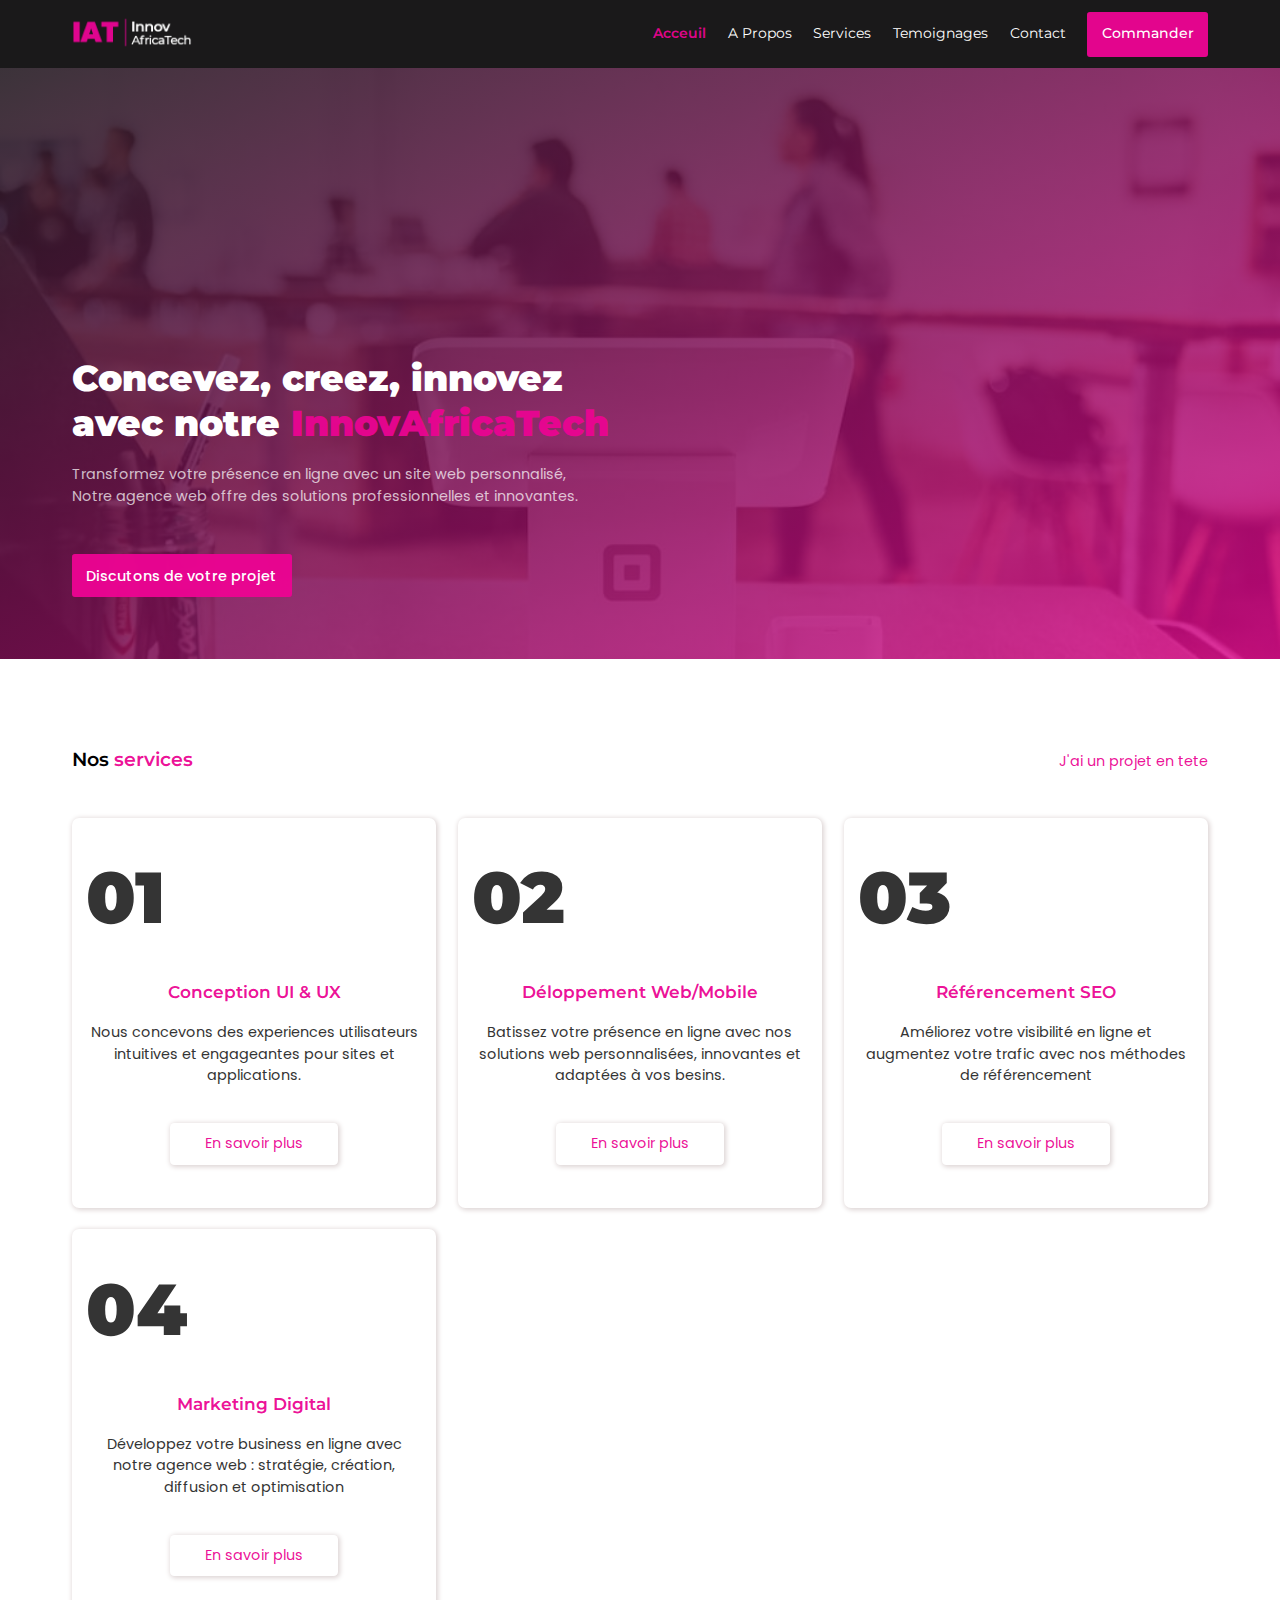
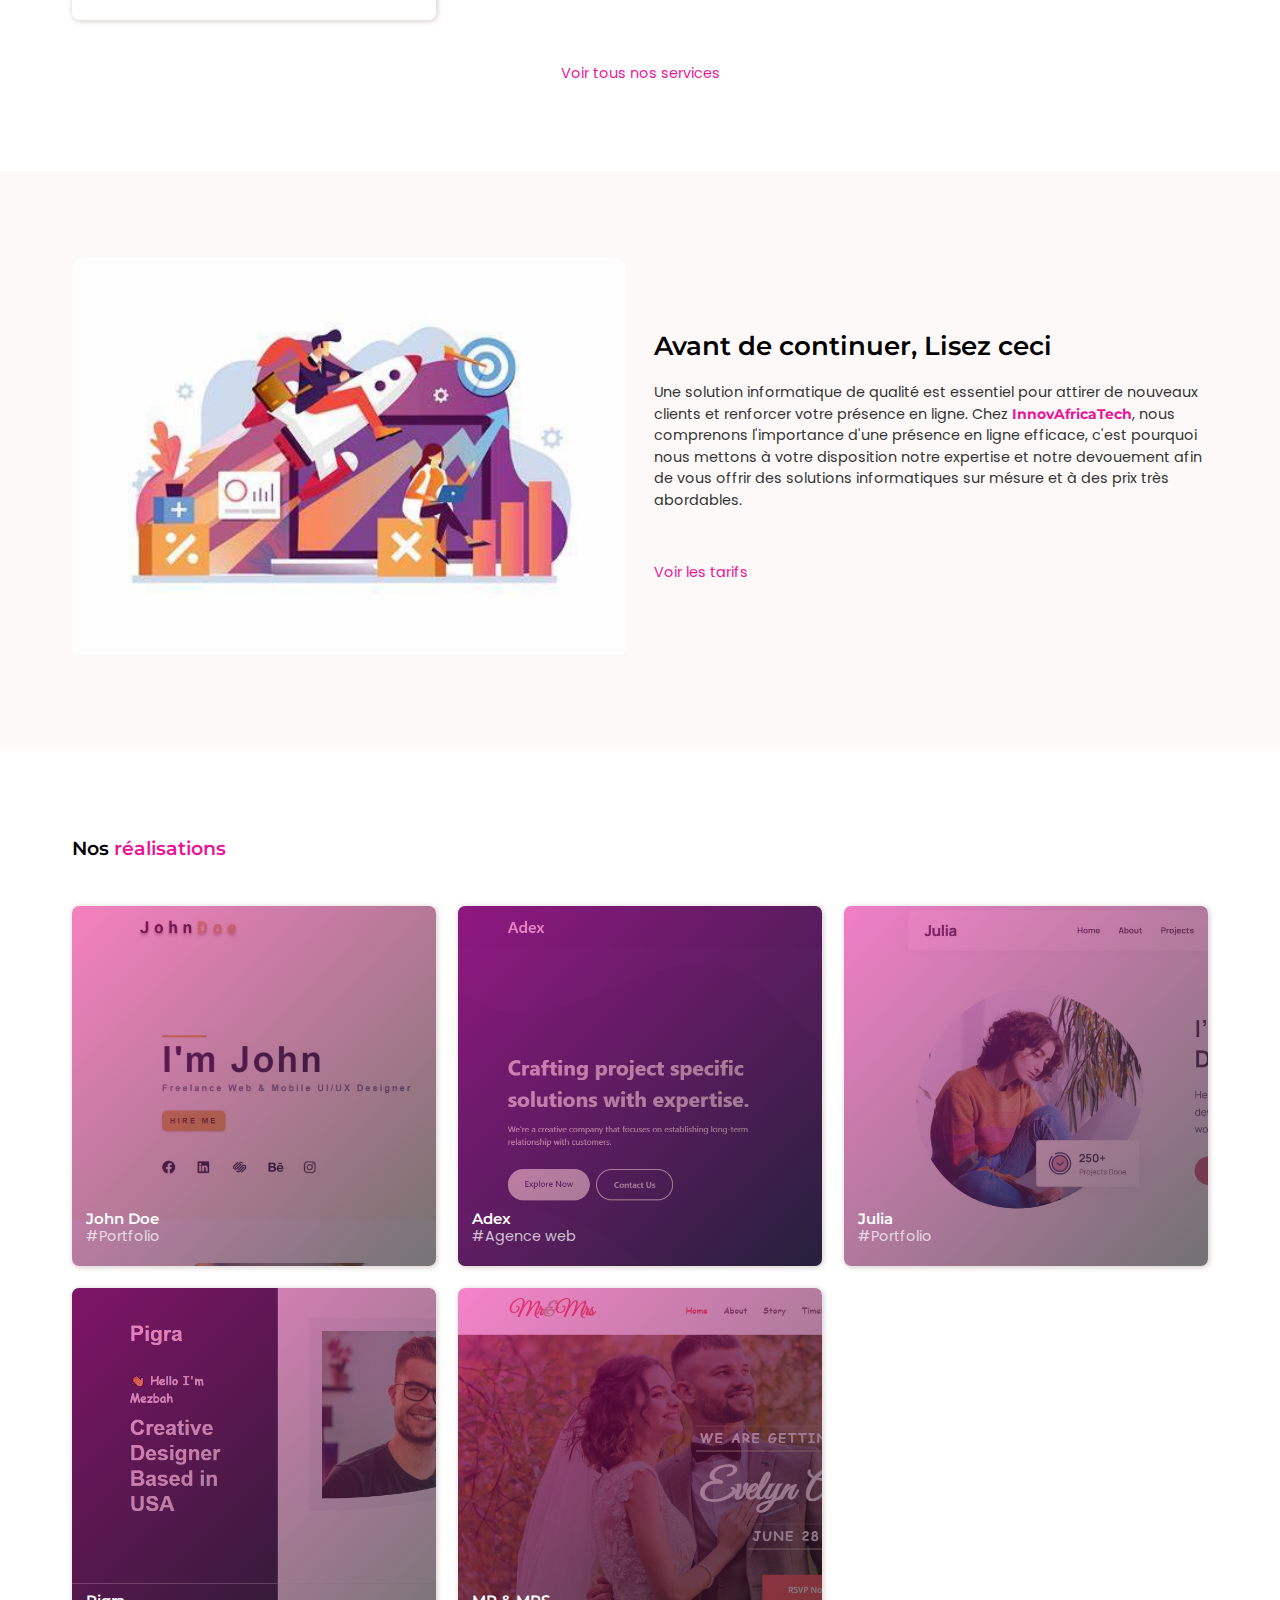
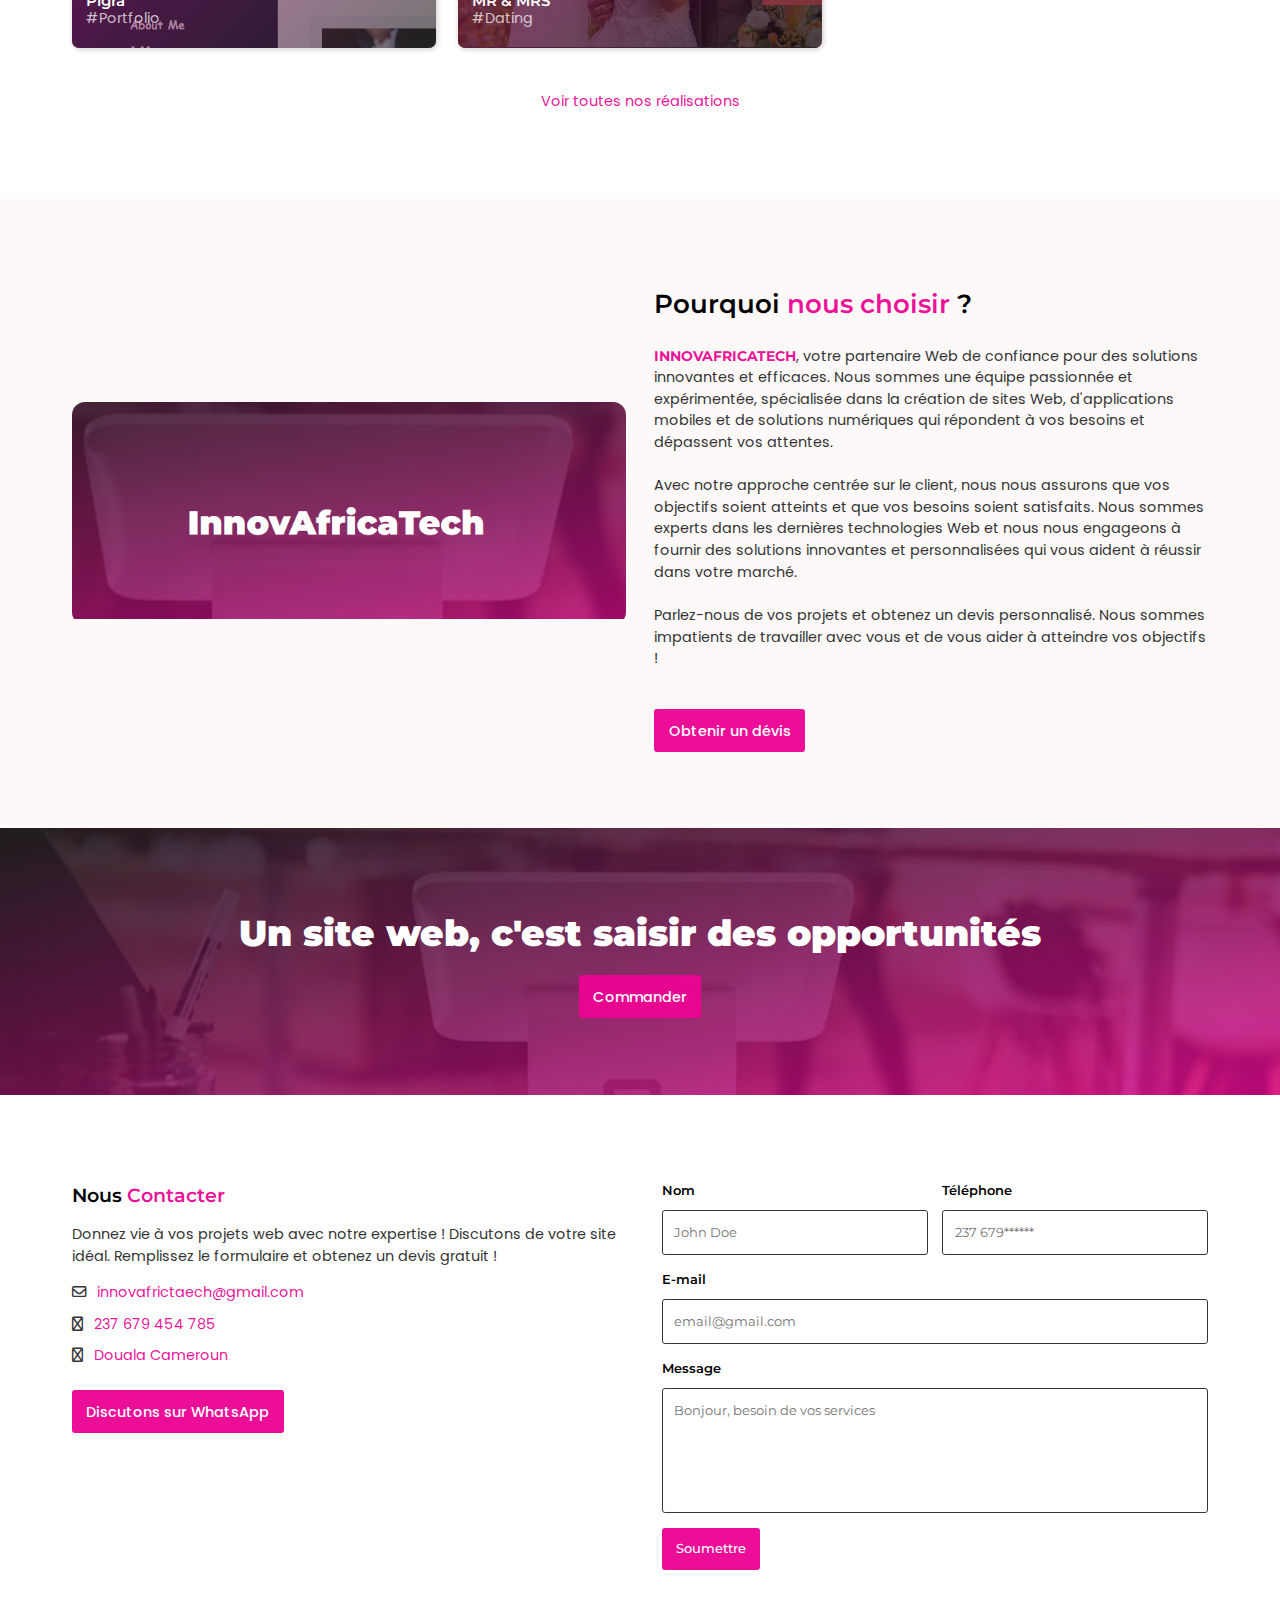
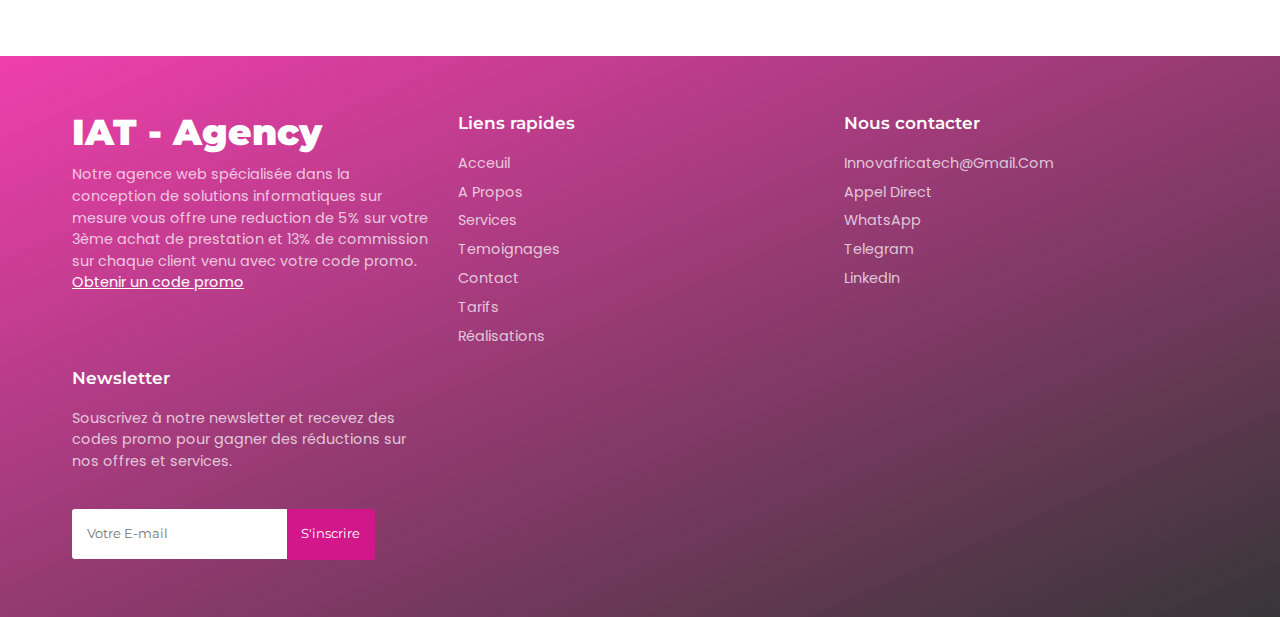
==== commit d435202f: "update" ====
--- a/index.html
+++ b/index.html
@@ -11,17 +11,19 @@
         integrity="sha512-Evv84Mr4kqVGRNSgIGL/F/aIDqQb7xQ2vcrdIwxfjThSH8CSR7PBEakCr51Ck+w+/U6swU2Im1vVX0SVk9ABhg=="
         crossorigin="anonymous" referrerpolicy="no-referrer">
 
-    <link rel="shortcut icon" href="./assets/img/logo.png" type="image/x-icon">
+    <link rel="shortcut icon" href="./assets/img/favicon.png" type="image/x-icon">
+    <link rel="apple-touch-icon" sizes="180x180" href="./assets/img/favicon.png">
     <link rel="stylesheet" href="./assets/css/index.css">
 
     <title>Acceuil - InnovAfricaTech</title>
 </head>
 
 <body>
+
     <header>
         <div class="container">
             <div class="logo">
-                <img src="./assets/img/logo.png" width="120" alt="InnovAfricaTech">
+                <img src="./assets/img/logo.png" width="120" alt="InnovAfricaTech : Agence web, IAT" title="InnovAfricaTech : Agence web">
             </div>
 
             <nav class="navbar">
@@ -42,10 +44,9 @@
 
         <section class="banner" id="banner">
             <div class="container">
-                <h1 class="title">Concevez, creez, innovez <br>avec notre <span class="active">Agence Web</span></h1>
-                <p>Transformez votre présence en ligne avec un site web personnalisé, <span class="to-break">Notre
+                <h1 class="title">Concevez, creez, innovez <br>avec notre <span class="active">InnovAfricaTech</span></h1>
+                <p>Transformez votre présence en ligne avec un site web personnalisé,<span class="to-break">Notre
                         agence web offre des solutions professionnelles et innovantes.</span></p>
-
                 <div class="btn">
                     <a href="https://wa.me/237679454785">Discutons de votre projet</a>
                 </div>
@@ -53,15 +54,13 @@
         </section>
 
         <!-- banner -->
-
-
 
         <!-- section 2 services -->
 
         <section class="service">
             <div class="container">
                 <div class="header">
-                    <h1>Nos <span class="active">services</span></h1>
+                    <h2 class="sec-title">Nos <span class="active">services</span></h2>
                     <a class="link" href="https://wa.me/237679454785">J'ai un projet en tete</a>
                 </div>
 
@@ -105,7 +104,6 @@
                             <a href="https://wa.me/237679454785">En savoir plus</a>
                         </div>
                     </div>
-
                 </div>
 
                 <div class="service-footer">
@@ -113,17 +111,14 @@
                 </div>
             </div>
         </section>
-
         <!-- section 2 services -->
 
-
         <!-- section 3 description -->
-
         <section class="description">
             <div class="container" id="mobile-break">
                 <div class="left">
                     <div class="img">
-                        <img src="./assets/img/mark0.jpg" alt="InnovAfricaTech">
+                        <img src="./assets/img/mark0.jpg" alt="InnovAfricaTech : Agence web, IAT" title="InnovAfricaTech : Agence web">
                     </div>
                 </div>
 
@@ -138,16 +133,13 @@
                 </div>
             </div>
         </section>
-
         <!-- section 3 description -->
 
-
         <!-- section 4 realisations -->
-
         <section class="portfolio">
             <div class="conatiner">
                 <div class="header">
-                    <h1>Nos <span class="active">réalisations</span></h1>
+                    <h2>Nos <span class="active">réalisations</span></h2>
                 </div>
 
                 <div class="iat-cart" id="crea">
@@ -220,17 +212,14 @@
 
             </div>
         </section>
-
         <!-- section 4 realisations -->
 
-
         <!-- section 5 pourquoi nous choisir -->
-
         <section class="description">
             <div class="container" id="mobile-break">
                 <div class="left">
                     <div class="img">
-                        <img src="./assets/img/profile.png" alt="InnovAfricaTech">
+                        <img src="./assets/img/profile.png" alt="InnovAfricaTech : Agence web, IAT" title="InnovAfricaTech : Agence web">
                     </div>
                 </div>
 
@@ -264,7 +253,7 @@
 
         <section class="last">
             <div class="container">
-                <h1 class="title">Un site web, c'est saisir des opportunités</h1>
+                <h2 class="title">Un site web, c'est saisir des opportunités</h2>
                 <a href="https://wa.me/237679454785" class="linkOut">Commander</a>
             </div>
         </section>
@@ -327,10 +316,8 @@
     <footer>
         <div class="container">
             <div class="footer-cart">
-                <div class="footer-cart-item">
-                    <div class="footer-logo">
-                        <img src="./assets/img/logo.png" alt="InnovAfricaTech">
-                    </div>
+                <div class="footer-cart-item o">
+                    <h2 class="title">IAT - Agency</h2>
                     <p>Notre agence web spécialisée dans la conception de solutions informatiques sur mesure vous offre
                         une reduction de 5% sur votre 3ème achat de prestation et 13% de commission sur chaque client
                         venu avec votre code promo. <a href="mailto:innovafricatech@gmail.com">Obtenir un code promo</a>
@@ -340,7 +327,7 @@
                 <div class="footer-cart-item">
                     <h3>Liens rapides</h3>
                     <div class="footer-link">
-                        <a href="#">Acceuil</a>
+                        <a href="index.html">Acceuil</a>
                         <a href="about.html">A propos</a>
                         <a href="service.html">services</a>
                         <a href="testimonial.html">temoignages</a>
@@ -356,8 +343,8 @@
                         <a href="mailto:innovafricatech@gmail.com">innovafricatech@gmail.com</a>
                         <a href="tel:237679454785">Appel direct</a>
                         <a href="https://wa.me/237679454785">WhatsApp</a>
-                        <a href="https://wa.me/237679454785">Telegram</a>
-                        <a href="https://wa.me/237679454785">LinkedIn</a>
+                        <a href="https://t.me/kamgajumael">Telegram</a>
+                        <a href="https://www.linkedin.com/in/innov-africatech-09579b352?utm_source=share&utm_campaign=share_via&utm_content=profile%utm_medium=android_app">LinkedIn</a>
                     </div>
                 </div>
 
--- a/assets/css/index.css
+++ b/assets/css/index.css
@@ -6,6 +6,7 @@
 /* Version : 1.0 */
 
 @import url('./dafault.css');
+@import url('./animate.css');
 @import url('./responsive/index.css');
 
 /* header */
@@ -101,7 +102,7 @@
 /* section 3 description */
 
 .description {
-    background: #c10c0c07;
+    background: #a61f1f07;
 }
 
 .description .container {
@@ -217,7 +218,7 @@
     padding: 6rem 1rem;
 }
 
-.last h1 {
+.last h2 {
     margin-bottom: 2.5rem;
 }
 
@@ -463,11 +464,6 @@
     gap: 0rem;
 }
 
-footer .footer-cart-item:nth-of-type(1) p {
-    position: relative;
-    top: -2rem;
-}
-
 footer .footer-cart-item:nth-of-type(1) a {
     color: var(--white);
     text-decoration: underline;
@@ -513,7 +509,7 @@
     background: var(--primary-low);
     border-radius: 0rem .2rem .2rem 0rem;
     padding: 1.1rem 1rem;
-    cursor: pointer;
+    /* cursor: pointer; */
 }
 
 footer button:hover {
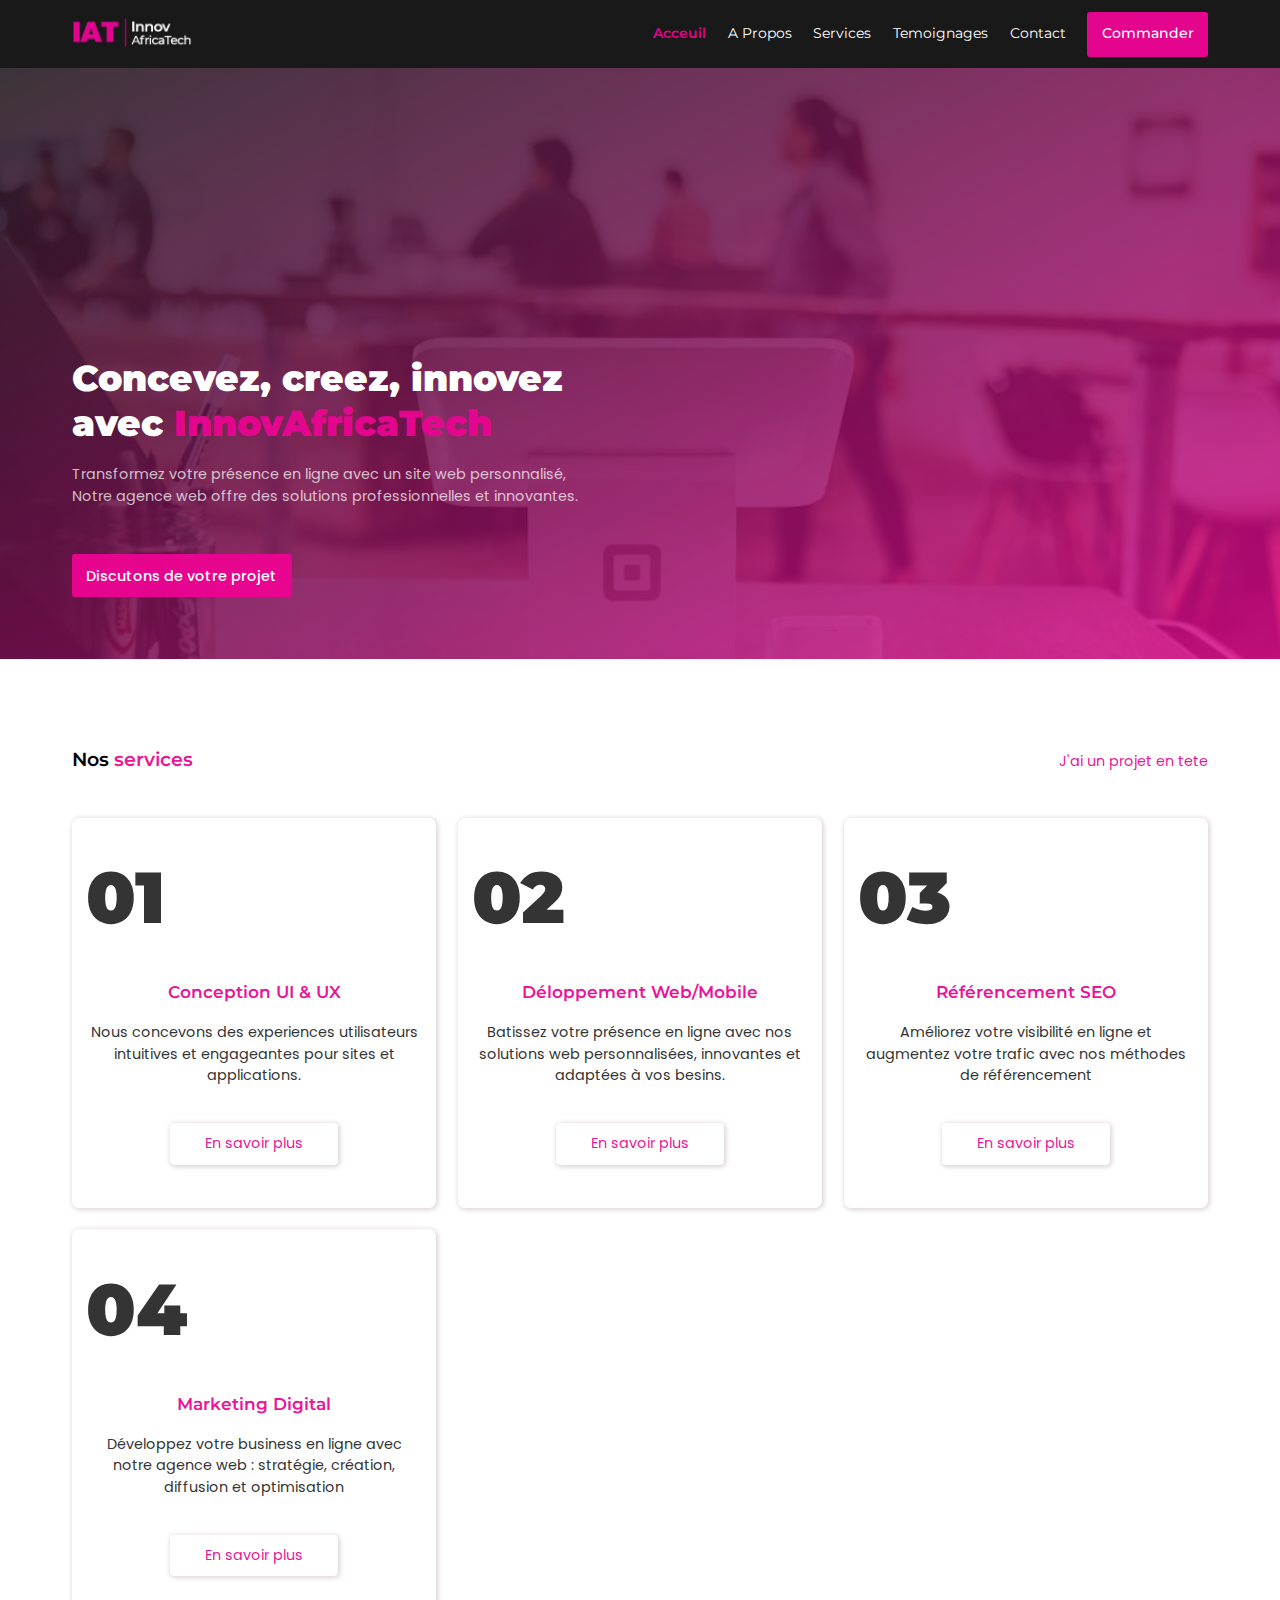
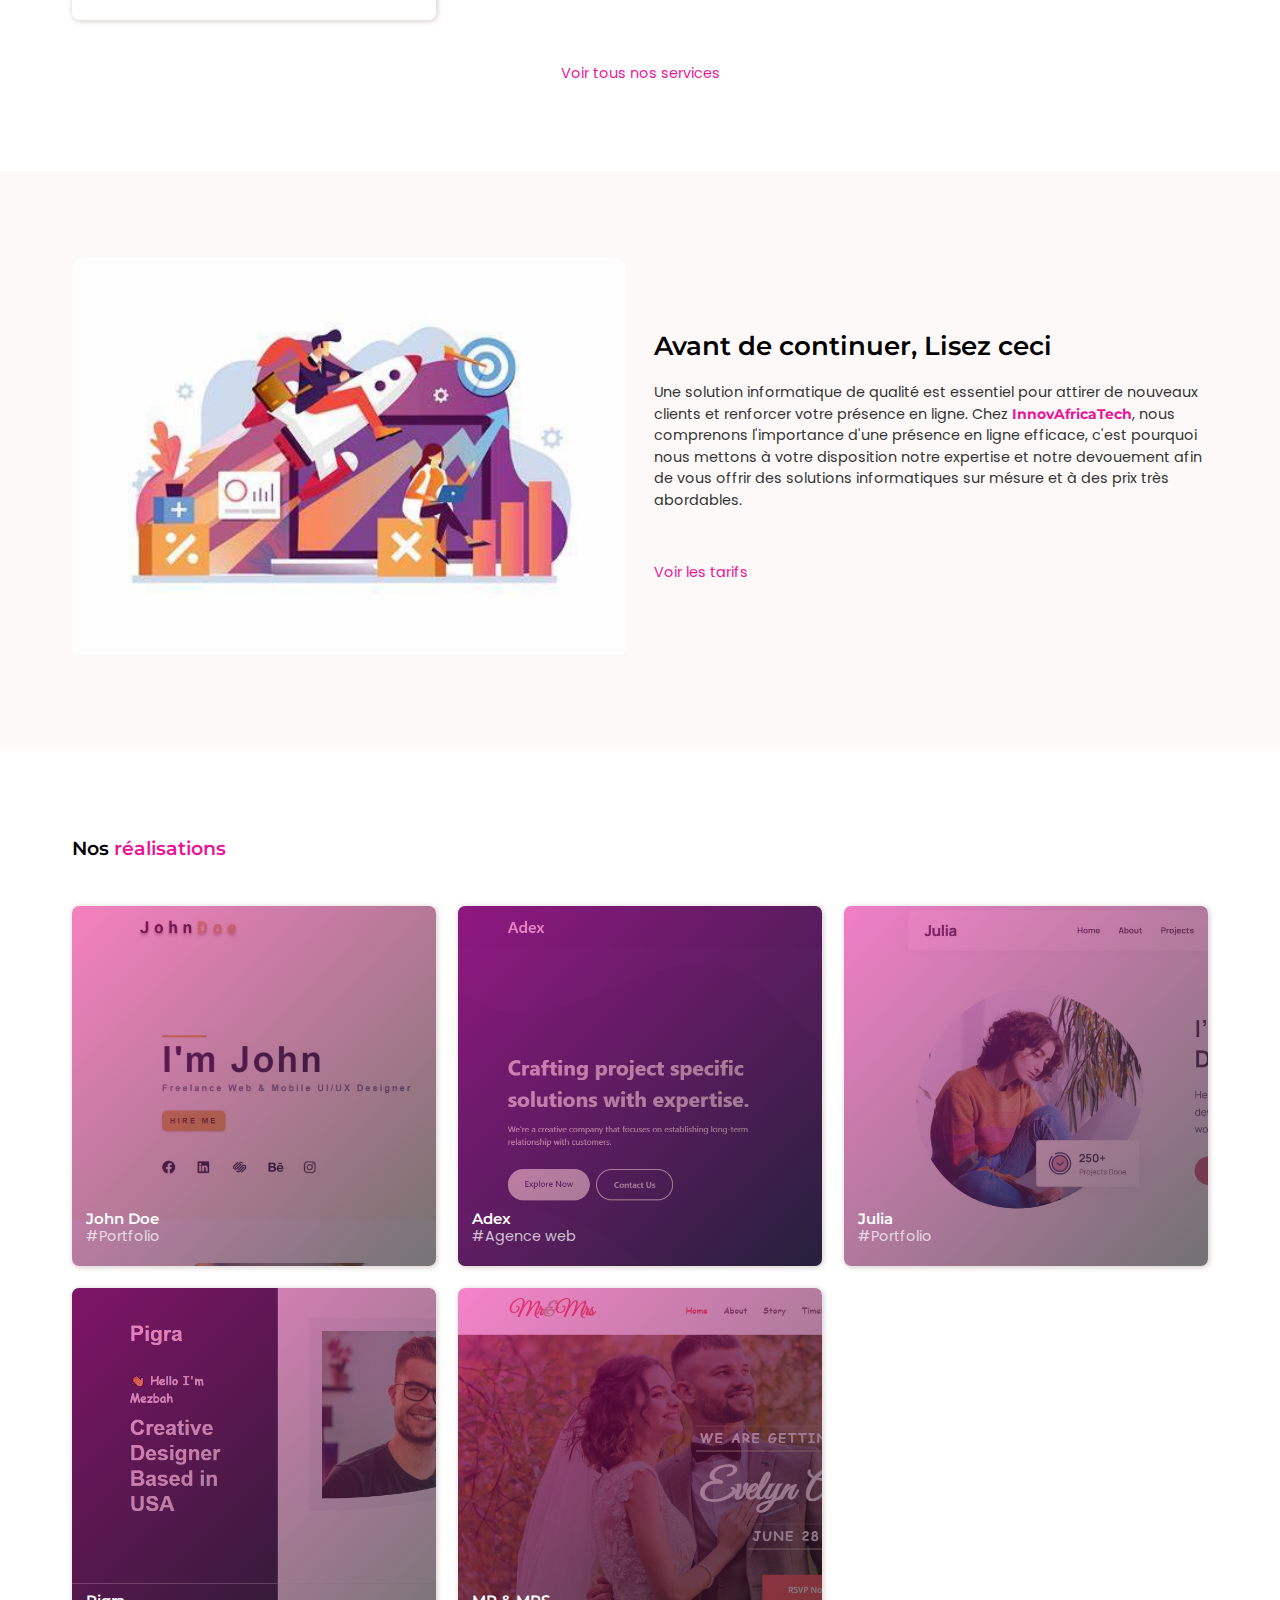
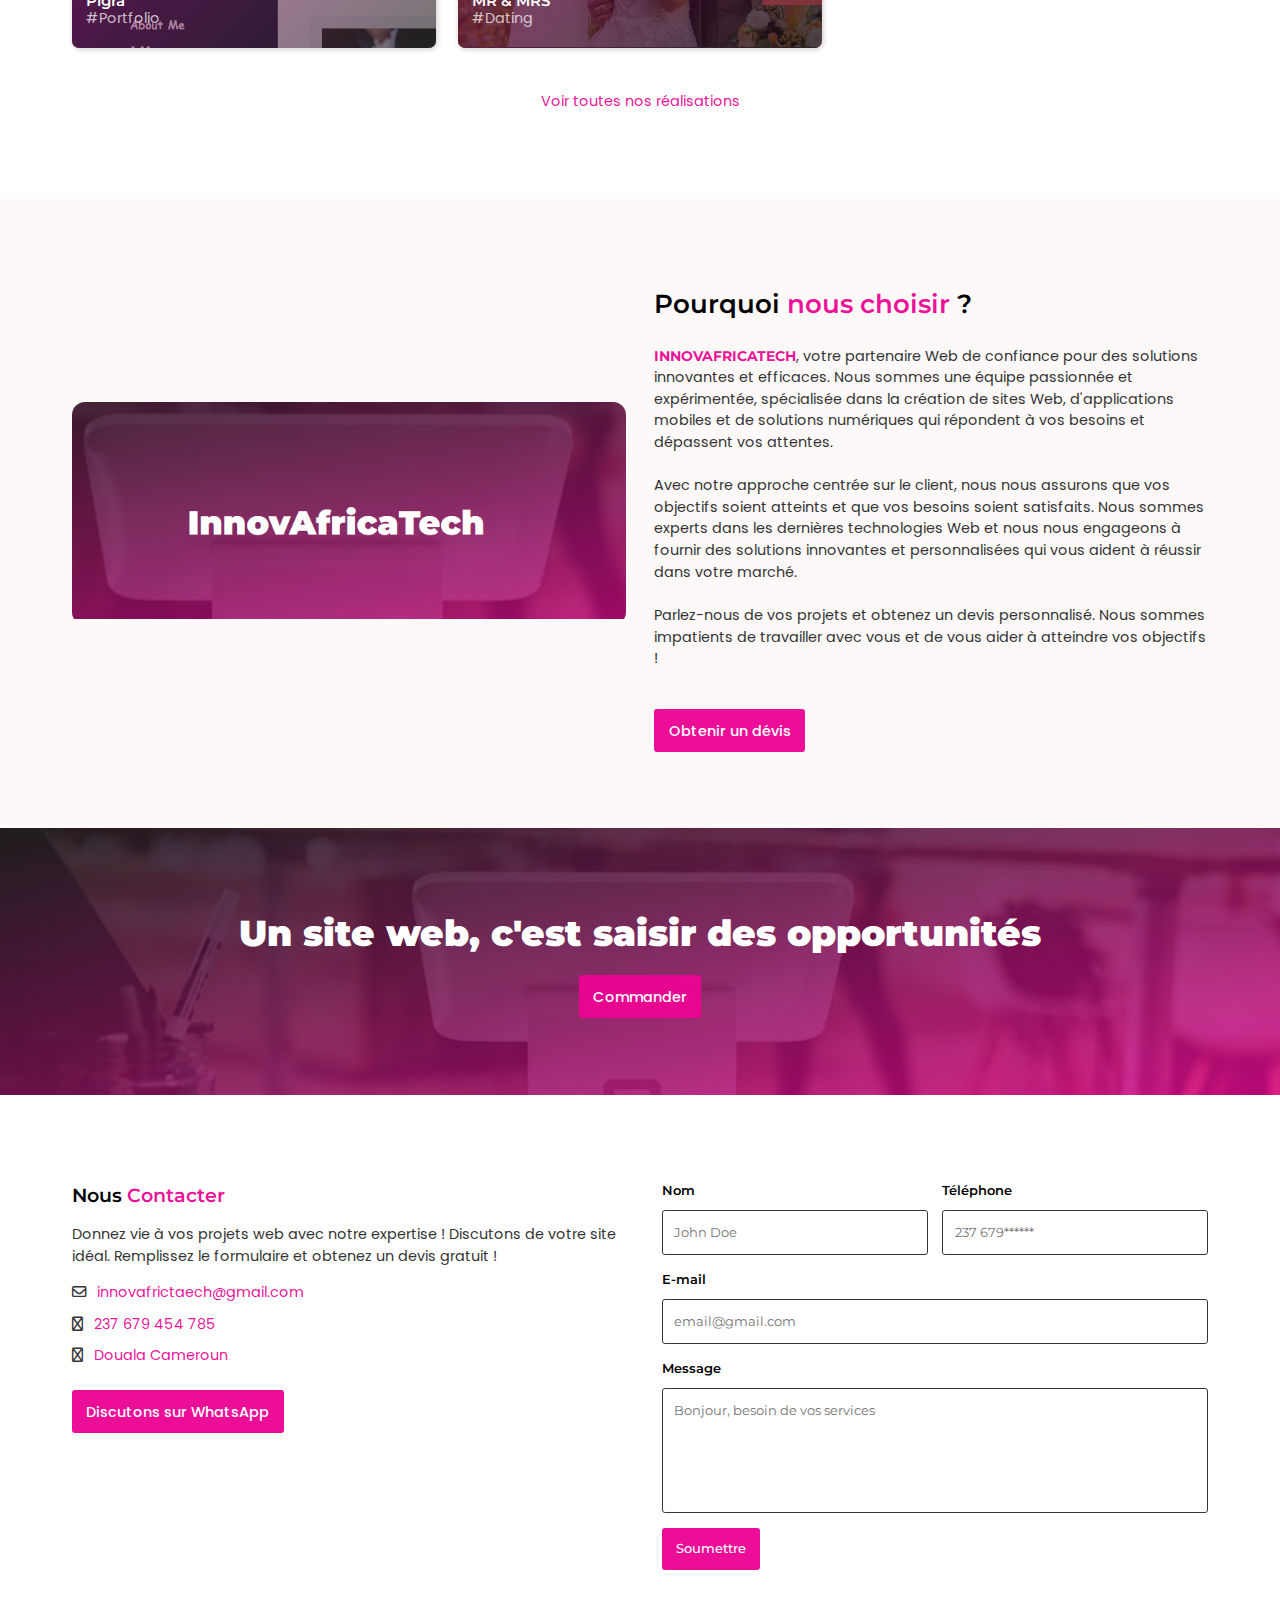
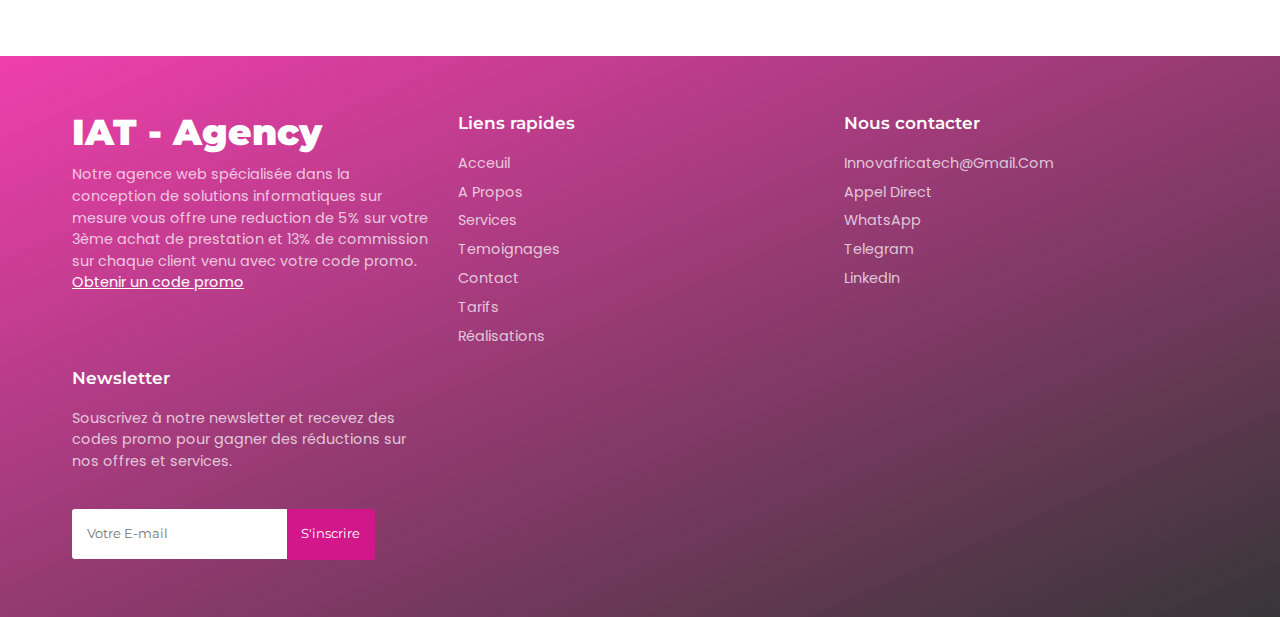
==== commit 519859bd: "Update index.html" ====
--- a/index.html
+++ b/index.html
@@ -44,7 +44,7 @@
 
         <section class="banner" id="banner">
             <div class="container">
-                <h1 class="title">Concevez, creez, innovez <br>avec notre <span class="active">InnovAfricaTech</span></h1>
+                <h1 class="title">Concevez, creez, innovez <br>avec <span class="active">InnovAfricaTech</span></h1>
                 <p>Transformez votre présence en ligne avec un site web personnalisé,<span class="to-break">Notre
                         agence web offre des solutions professionnelles et innovantes.</span></p>
                 <div class="btn">
@@ -371,4 +371,4 @@
 
 </body>
 
-</html>+</html>
